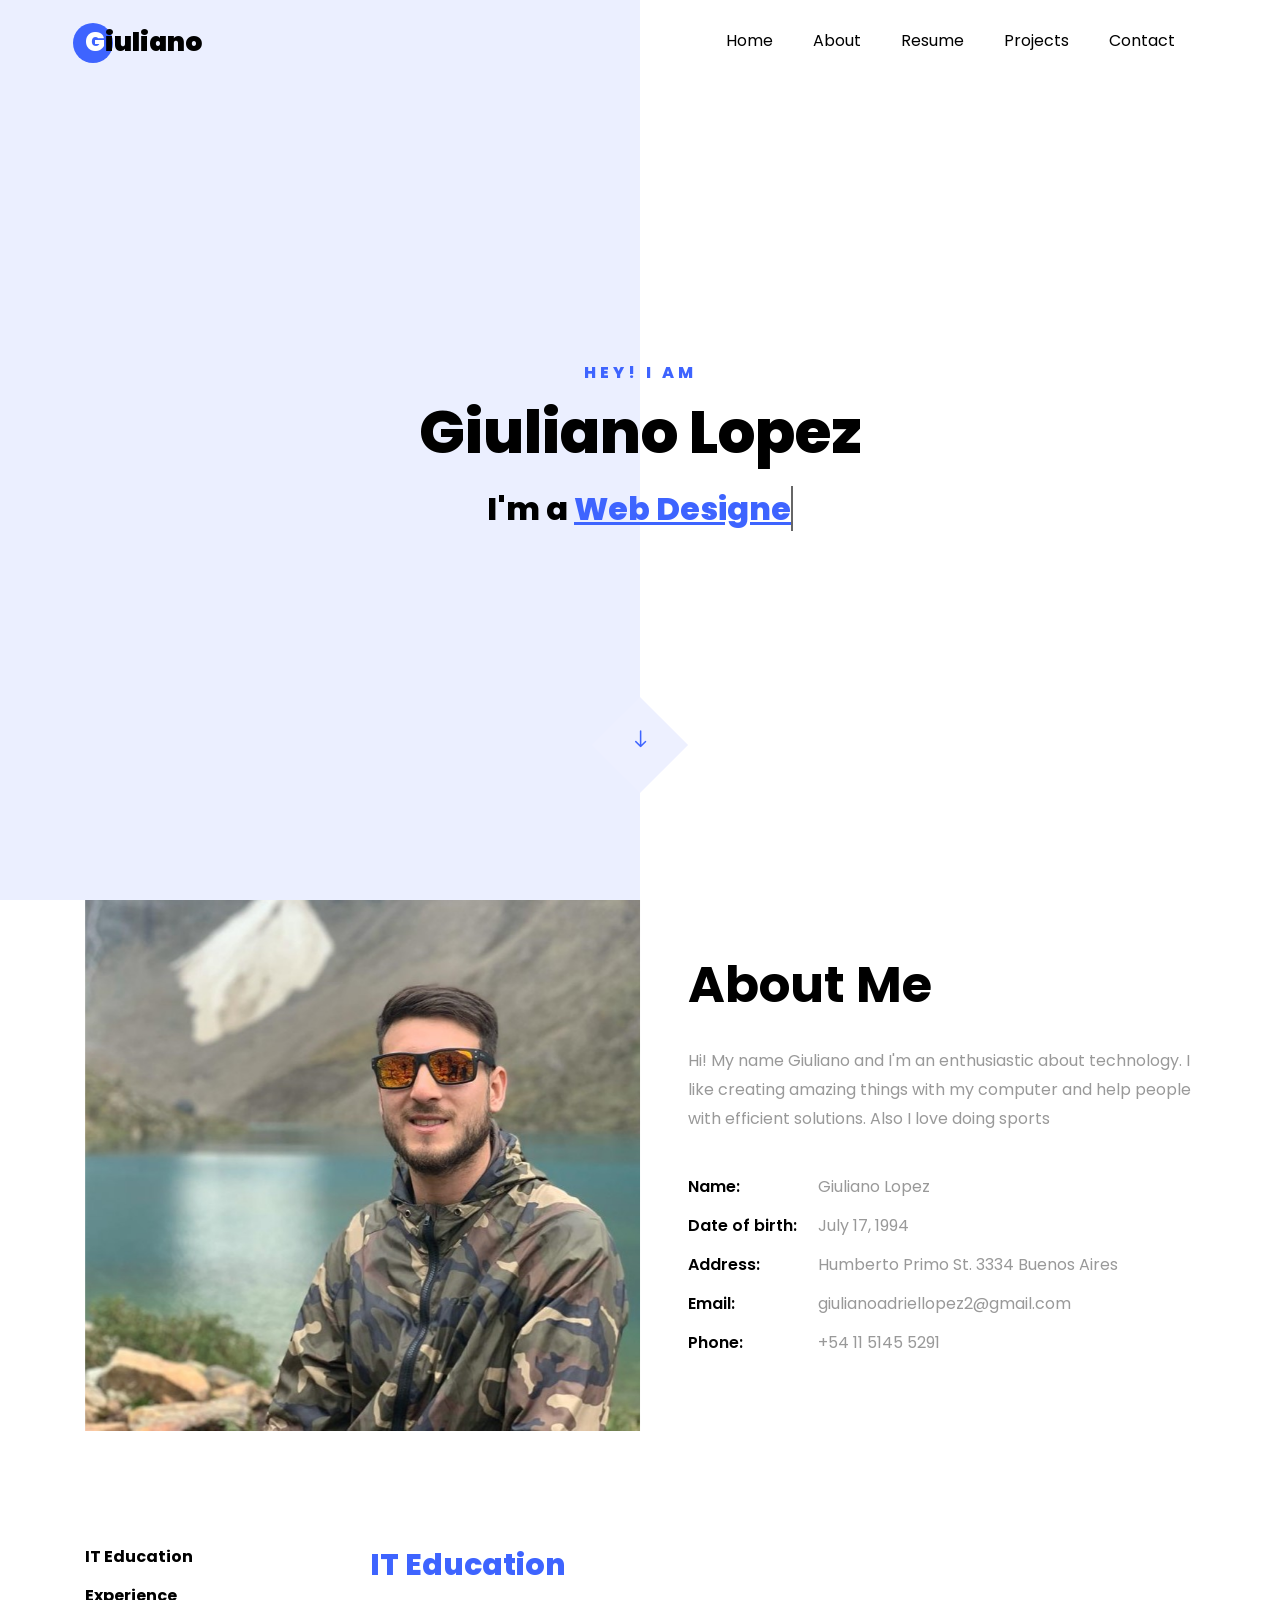
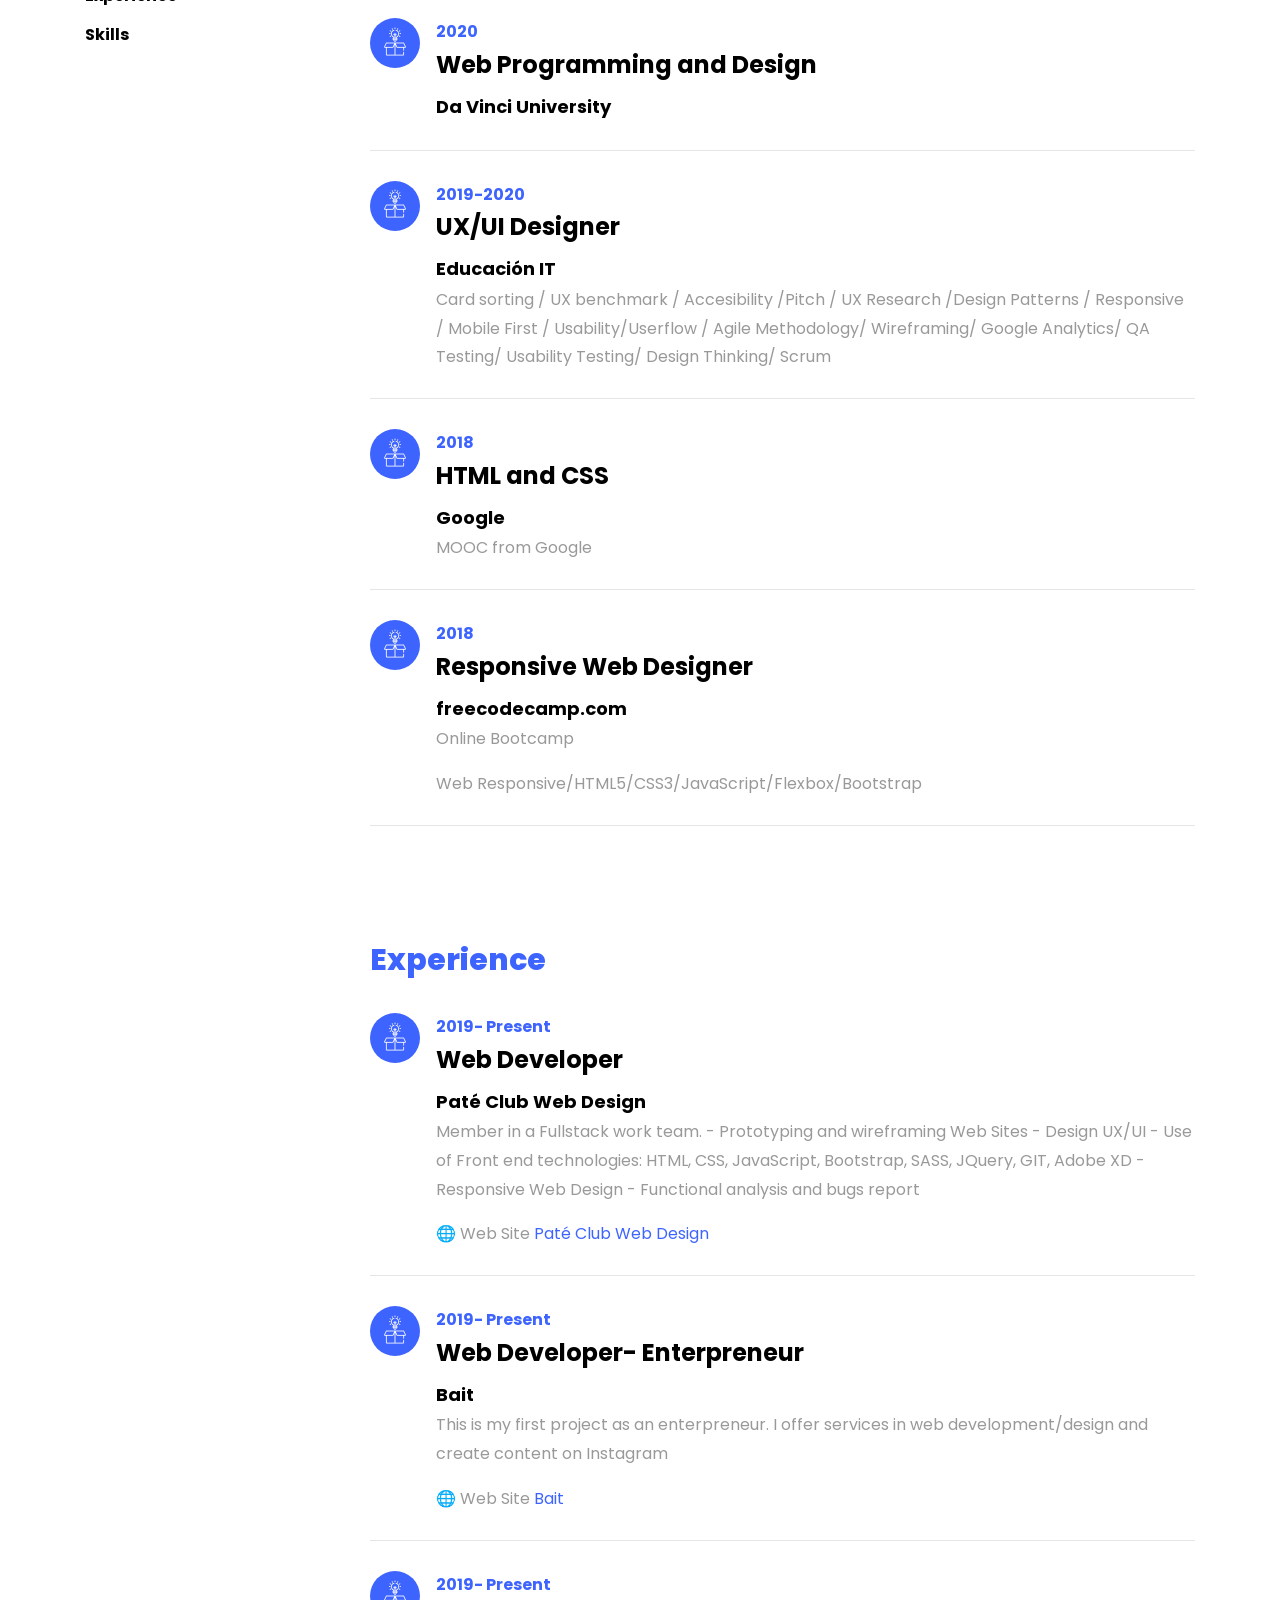
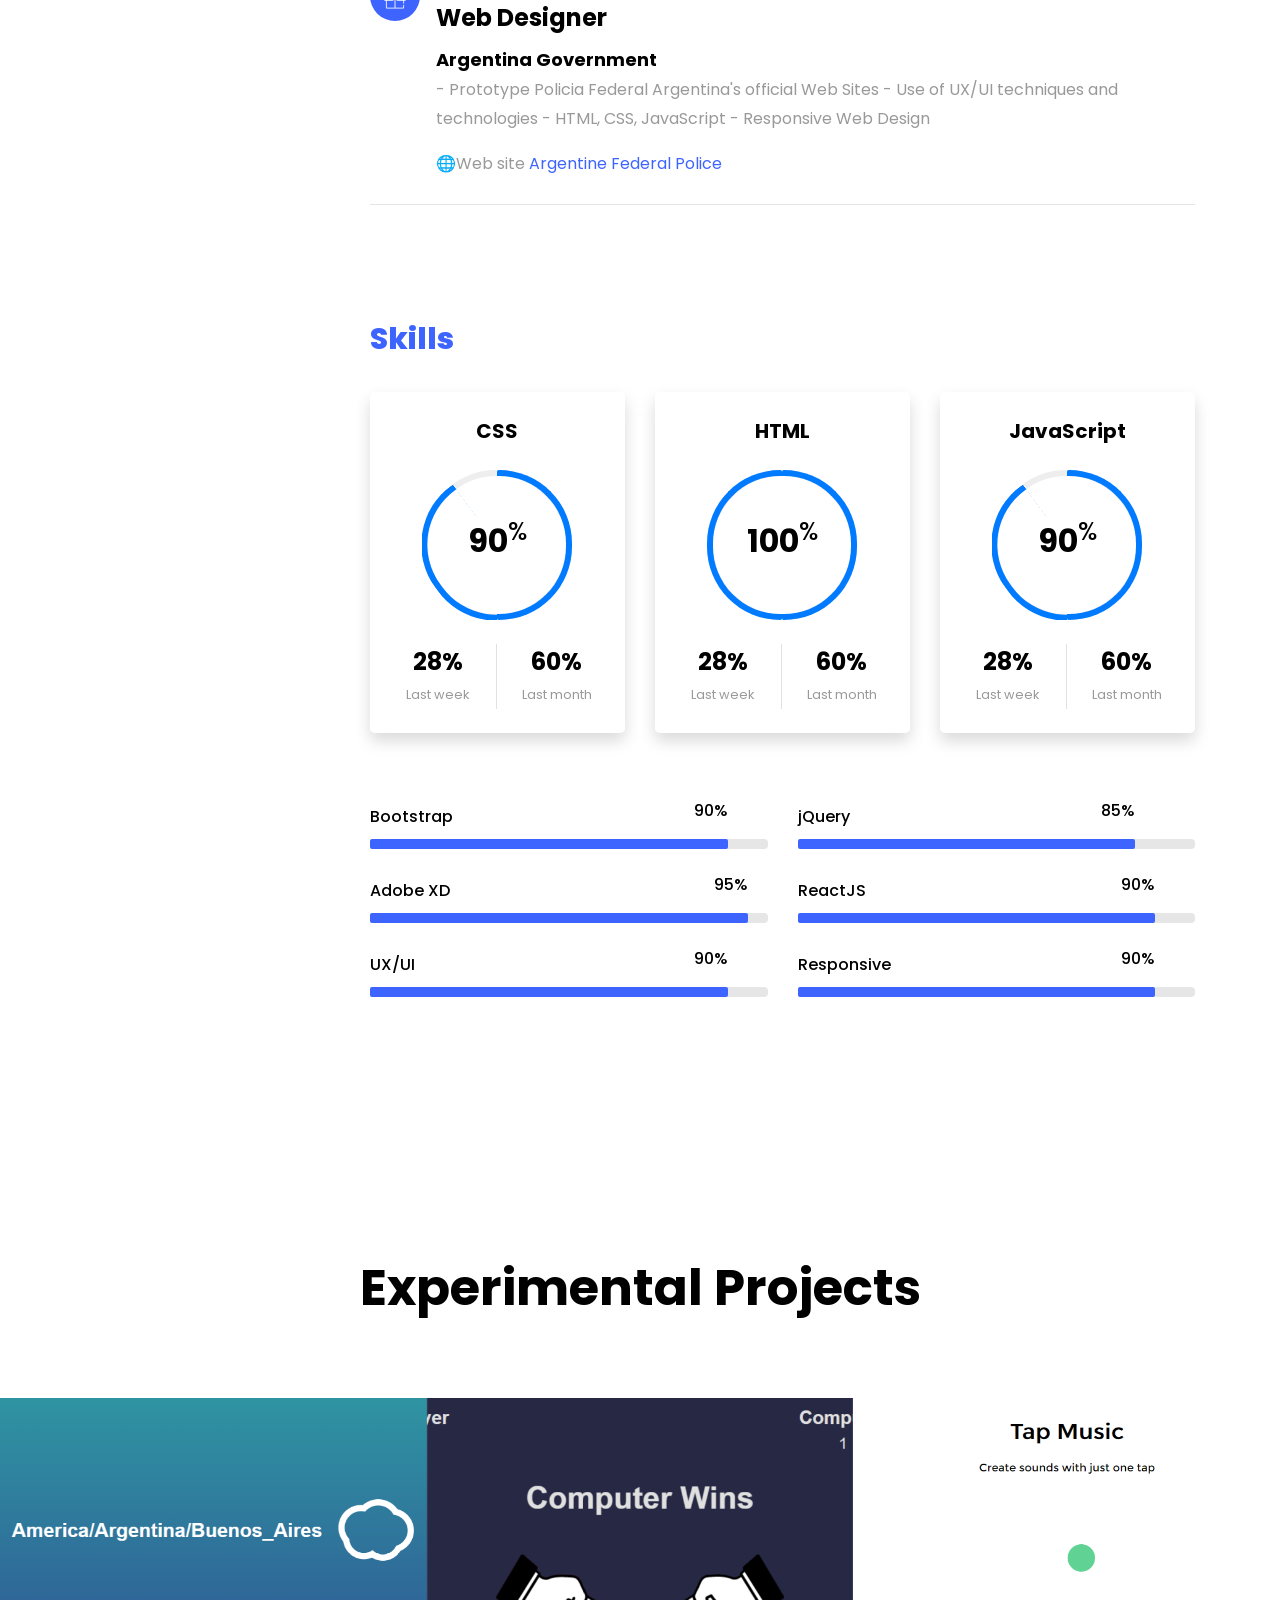
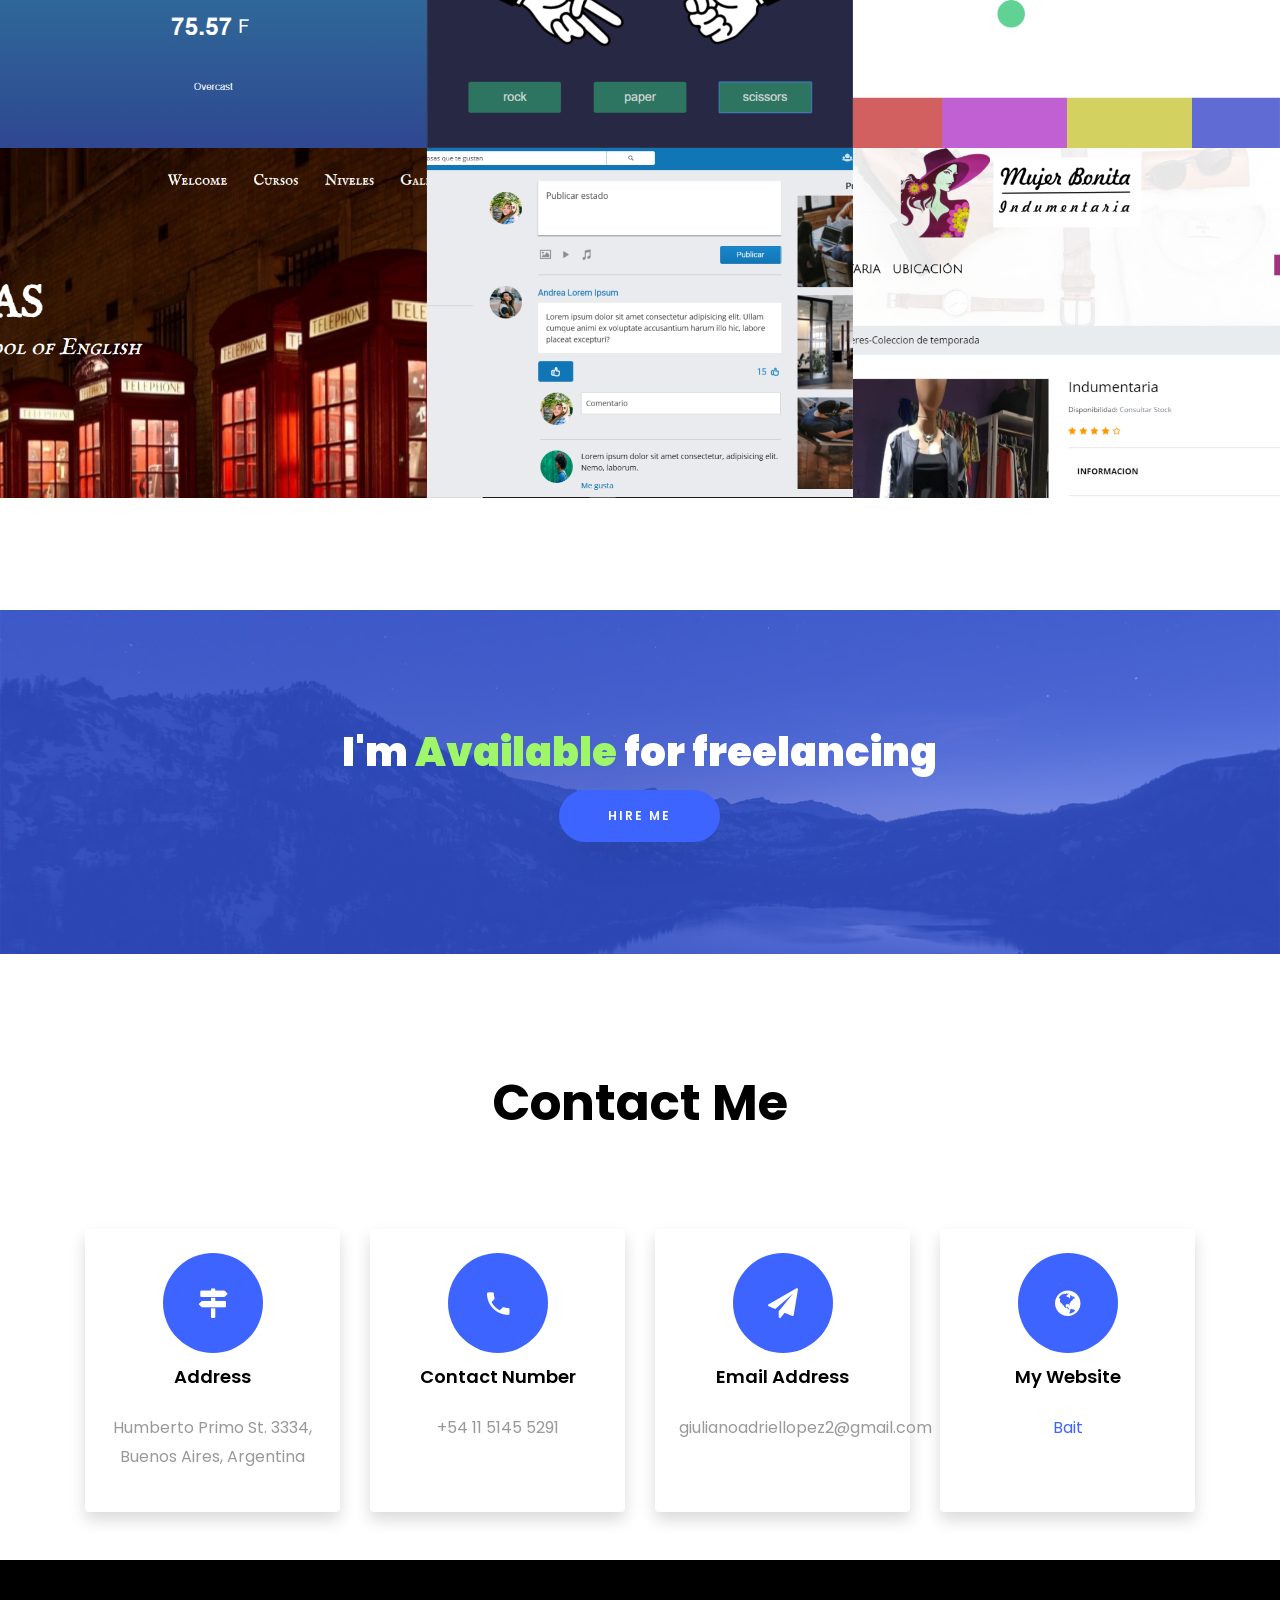
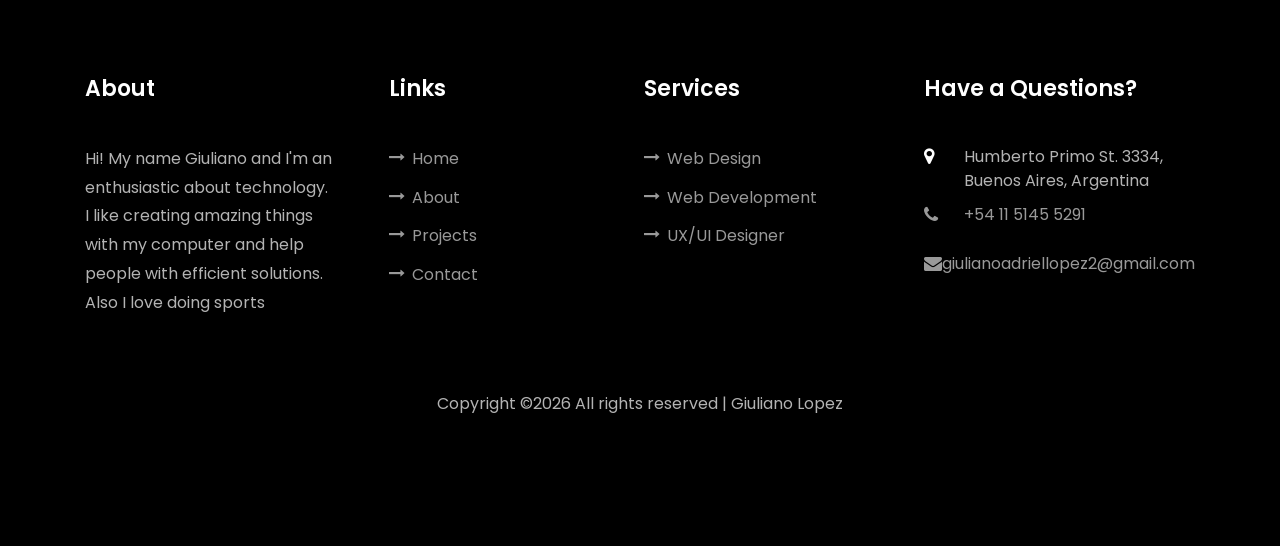
==== index.html @ 9f9ced24 "creamos" ====
<!DOCTYPE html>
<html lang="en">
  <head>
    <title>Giuliano Lopez Portfolio</title>
    <meta charset="utf-8">
    <meta name="viewport" content="width=device-width, initial-scale=1, shrink-to-fit=no">
    
    <link href="https://fonts.googleapis.com/css?family=Poppins:100,200,300,400,500,600,700,800,900" rel="stylesheet">

    <link rel="stylesheet" href="css/open-iconic-bootstrap.min.css">
    <link rel="stylesheet" href="css/animate.css">
    
    <link rel="stylesheet" href="css/owl.carousel.min.css">
    <link rel="stylesheet" href="css/owl.theme.default.min.css">
    <link rel="stylesheet" href="css/magnific-popup.css">

    <link rel="stylesheet" href="css/aos.css">

    <link rel="stylesheet" href="css/ionicons.min.css">
    
    <link rel="stylesheet" href="css/flaticon.css">
    <link rel="stylesheet" href="css/icomoon.css">
    <link rel="stylesheet" href="css/style.css">
  </head>
  <body data-spy="scroll" data-target=".site-navbar-target" data-offset="300">
	  
	  
    <nav class="navbar navbar-expand-lg navbar-dark ftco_navbar ftco-navbar-light site-navbar-target" id="ftco-navbar">
	    <div class="container">
	      <a class="navbar-brand" href="index.html"><span>G</span>iuliano</a>
	      <button class="navbar-toggler js-fh5co-nav-toggle fh5co-nav-toggle" type="button" data-toggle="collapse" data-target="#ftco-nav" aria-controls="ftco-nav" aria-expanded="false" aria-label="Toggle navigation">
	        <span class="oi oi-menu"></span> Menu
	      </button>

	      <div class="collapse navbar-collapse" id="ftco-nav">
	        <ul class="navbar-nav nav ml-auto">
	          <li class="nav-item"><a href="#home-section" class="nav-link"><span>Home</span></a></li>
	          <li class="nav-item"><a href="#about-section" class="nav-link"><span>About</span></a></li>
	          <li class="nav-item"><a href="#resume-section" class="nav-link"><span>Resume</span></a></li>
	          <li class="nav-item"><a href="#projects-section" class="nav-link"><span>Projects</span></a></li>
	          <li class="nav-item"><a href="#contact-section" class="nav-link"><span>Contact</span></a></li>
	        </ul>
	      </div>
	    </div>
	  </nav>
	  <section class="hero-wrap js-fullheight">
      <div class="overlay"></div>
      <div class="container">
        <div class="row no-gutters slider-text js-fullheight justify-content-center align-items-center">
          <div class="col-lg-8 col-md-6 ftco-animate d-flex align-items-center">
          	<div class="text text-center">
          		<span class="subheading">Hey! I am</span>
		  				<h1>Giuliano Lopez</h1>
			  				<h2>I'm a 
								  <span
								     class="txt-rotate"
								     data-period="2000"
								     data-rotate='[ "Web Designer.", "Web Developer." ]'></span>
								</h2>
							</div>
            </div>
          </div>
        </div>
      </div>
      <div class="mouse">
				<a href="#" class="mouse-icon">
					<div class="mouse-wheel"><span class="ion-ios-arrow-round-down"></span></div>
				</a>
			</div>
    </section>

    <section class="ftco-about img ftco-section ftco-no-pt ftco-no-pb" id="about-section">
    	<div class="container">
    		<div class="row d-flex no-gutters">
    			<div class="col-md-6 col-lg-6 d-flex">
    				<div class="img-about img d-flex align-items-stretch">
    					<div class="overlay"></div>
	    				<div class="img d-flex align-self-stretch align-items-center" style="background-image:url(images/foto.jpg);">
	    				</div>
    				</div>
    			</div>
    			<div class="col-md-6 col-lg-6 pl-md-5 py-5">
    				<div class="row justify-content-start pb-3">
		          <div class="col-md-12 heading-section ftco-animate">
		          	<h1 class="big">About</h1>
		            <h2 class="mb-4">About Me</h2>
		            <p>Hi! My name Giuliano and I'm an enthusiastic about technology. I like creating amazing things with my computer and help people with efficient solutions. Also I love doing sports  </p>
		            <ul class="about-info mt-4 px-md-0 px-2">
		            	<li class="d-flex"><span>Name:</span> <span>Giuliano Lopez</span></li>
		            	<li class="d-flex"><span>Date of birth:</span> <span>July 17, 1994</span></li>
		            	<li class="d-flex"><span>Address:</span> <span>Humberto Primo St. 3334 Buenos Aires</span></li>
		            	<li class="d-flex"><span>Email:</span> <span>giulianoadriellopez2@gmail.com</span></li>
		            	<li class="d-flex"><span>Phone: </span> <span>+54 11 5145 5291</span></li>
		            </ul>
		          </div>
		        </div>
	        </div>
        </div>
    	</div>
    </section>

    <section class="ftco-section ftco-no-pb goto-here" id="resume-section">
    	<div class="container">
    		<div class="row">
    			<div class="col-md-3">
				    <nav id="navi">
					    <ul>
					      <li><a href="#page-1">IT Education</a></li>
					      <li><a href="#page-2">Experience</a></li>
					      <li><a href="#page-3">Skills</a></li>
					    </ul>
					  </nav>
					</div>
					<div class="col-md-9">
					  <div id="page-1" class= "page one">
					  	<h2 class="heading">IT Education</h2>
					    <div class="resume-wrap d-flex ftco-animate">
					    	<div class="icon d-flex align-items-center justify-content-center">
					    		<span class="flaticon-ideas"></span>
					    	</div>
							<div class="text pl-3">
		    					<span class="date">2020</span>
		    					<h2>Web Programming and Design</h2>
		    					<span class="position">Da Vinci University</span>
		    					<p></p>
		    				</div>
	    				</div>
	    				<div class="resume-wrap d-flex ftco-animate">
	    					<div class="icon d-flex align-items-center justify-content-center">
					    		<span class="flaticon-ideas"></span>
							</div>
							<div class="text pl-3">
		    					<span class="date">2019-2020</span>
		    					<h2>UX/UI Designer</h2>
		    					<span class="position">Educación IT</span>
		    					<p>Card sorting / UX benchmark / Accesibility /Pitch / UX Research /Design Patterns / Responsive / Mobile First / Usability/Userflow / Agile Methodology/ Wireframing/ Google Analytics/ QA Testing/ Usability Testing/ Design Thinking/ Scrum</p>
							</div>
	    				</div>
	    				<div class="resume-wrap d-flex ftco-animate">
	    					<div class="icon d-flex align-items-center justify-content-center">
					    		<span class="flaticon-ideas"></span>
					    	</div>
					    	<div class="text pl-3">
		    					<span class="date">2018</span>
		    					<h2>HTML and CSS</h2>
		    					<span class="position">Google</span>
		    					<p>MOOC from Google</p>
		    				</div>
	    				</div>
	    				<div class="resume-wrap d-flex ftco-animate">
	    					<div class="icon d-flex align-items-center justify-content-center">
					    		<span class="flaticon-ideas"></span>
					    	</div>
					    	<div class="text pl-3">
		    					<span class="date">2018</span>
		    					<h2>Responsive Web Designer</h2>
		    					<span class="position">freecodecamp.com</span>
								<p>Online Bootcamp </p>
								<p>Web Responsive/HTML5/CSS3/JavaScript/Flexbox/Bootstrap</p>
		    				</div>
	    				</div>
					  </div>

					  <div id="page-2" class= "page two">
					  	<h2 class="heading">Experience</h2>
					    <div class="resume-wrap d-flex ftco-animate">
					    	<div class="icon d-flex align-items-center justify-content-center">
					    		<span class="flaticon-ideas"></span>
					    	</div>
					    	<div class="text pl-3">
		    					<span class="date">2019- Present</span>
		    					<h2>Web Developer</h2>
		    					<span class="position">Paté Club Web Design</span>
		    					<p>Member in a Fullstack work team.
									- Prototyping and wireframing Web Sites
									- Design UX/UI
									- Use of Front end technologies: HTML, CSS, JavaScript, Bootstrap, SASS, JQuery, GIT, Adobe XD
									- Responsive Web Design
									- Functional analysis and bugs report
									<p>
									🌐 Web Site
									<a href="https://www.patewebdesign.com/">Paté Club Web Design</a>
									</p>
									
								</p>
		    				</div>
	    				</div>
	    				<div class="resume-wrap d-flex ftco-animate">
	    					<div class="icon d-flex align-items-center justify-content-center">
					    		<span class="flaticon-ideas"></span>
					    	</div>
					    	<div class="text pl-3">
		    					<span class="date">2019- Present</span>
		    					<h2>Web Developer- Enterpreneur</h2>
		    					<span class="position">Bait</span>
								<p>This is my first project as an enterpreneur. I offer services in web development/design and create content on Instagram</p>
								<p>
									🌐 Web Site
									<a href="https://www.baitweb.online/">Bait</a>
								</p>
		    				</div>
	    				</div>
	    				<div class="resume-wrap d-flex ftco-animate">
	    					<div class="icon d-flex align-items-center justify-content-center">
					    		<span class="flaticon-ideas"></span>
					    	</div>
					    	<div class="text pl-3">
		    					<span class="date">2019- Present</span>
		    					<h2>Web Designer</h2>
		    					<span class="position">Argentina Government</span>
		    					<p>
									- Prototype Policia Federal Argentina's official Web Sites
									- Use of UX/UI techniques and technologies
									- HTML, CSS, JavaScript
									- Responsive Web Design
								</p>	
									<p> 🌐Web site 
									<a href="https://www.argentina.gob.ar/policia-federal-argentina">Argentine Federal Police</a>
								    </p>
		    				</div>
	    				</div>
	    				
					  </div>
					  <div id="page-3" class= "page three">
					  	<h2 class="heading">Skills</h2>
					  	<div class="row progress-circle mb-5">
					  		<div class="col-lg-4 mb-4">
						      <div class="bg-white rounded-lg shadow p-4">
						        <h2 class="h5 font-weight-bold text-center mb-4">CSS</h2>

						        <!-- Progress bar 1 -->
						        <div class="progress mx-auto" data-value='90'>
						          <span class="progress-left">
                        <span class="progress-bar border-primary"></span>
						          </span>
						          <span class="progress-right">
                        <span class="progress-bar border-primary"></span>
						          </span>
						          <div class="progress-value w-100 h-100 rounded-circle d-flex align-items-center justify-content-center">
						            <div class="h2 font-weight-bold">90<sup class="small">%</sup></div>
						          </div>
						        </div>
						        <!-- END -->

						        <!-- Demo info -->
						        <div class="row text-center mt-4">
						          <div class="col-6 border-right">
						            <div class="h4 font-weight-bold mb-0">28%</div><span class="small text-gray">Last week</span>
						          </div>
						          <div class="col-6">
						            <div class="h4 font-weight-bold mb-0">60%</div><span class="small text-gray">Last month</span>
						          </div>
						        </div>
						        <!-- END -->
						      </div>
						    </div>

						    <div class="col-lg-4 mb-4">
						      <div class="bg-white rounded-lg shadow p-4">
						        <h2 class="h5 font-weight-bold text-center mb-4">HTML</h2>

						        <!-- Progress bar 1 -->
						        <div class="progress mx-auto" data-value='100'>
						          <span class="progress-left">
                        <span class="progress-bar border-primary"></span>
						          </span>
						          <span class="progress-right">
                        <span class="progress-bar border-primary"></span>
						          </span>
						          <div class="progress-value w-100 h-100 rounded-circle d-flex align-items-center justify-content-center">
						            <div class="h2 font-weight-bold">100<sup class="small">%</sup></div>
						          </div>
						        </div>
						        <!-- END -->

						        <!-- Demo info -->
						        <div class="row text-center mt-4">
						          <div class="col-6 border-right">
						            <div class="h4 font-weight-bold mb-0">28%</div><span class="small text-gray">Last week</span>
						          </div>
						          <div class="col-6">
						            <div class="h4 font-weight-bold mb-0">60%</div><span class="small text-gray">Last month</span>
						          </div>
						        </div>
						        <!-- END -->
						      </div>
						    </div>

						    <div class="col-lg-4 mb-4">
						      <div class="bg-white rounded-lg shadow p-4">
						        <h2 class="h5 font-weight-bold text-center mb-4">JavaScript</h2>

						        <!-- Progress bar 1 -->
						        <div class="progress mx-auto" data-value='90'>
						          <span class="progress-left">
                        <span class="progress-bar border-primary"></span>
						          </span>
						          <span class="progress-right">
                        <span class="progress-bar border-primary"></span>
						          </span>
						          <div class="progress-value w-100 h-100 rounded-circle d-flex align-items-center justify-content-center">
						            <div class="h2 font-weight-bold">90<sup class="small">%</sup></div>
						          </div>
						        </div>
						        <!-- END -->

						        <!-- Demo info -->
						        <div class="row text-center mt-4">
						          <div class="col-6 border-right">
						            <div class="h4 font-weight-bold mb-0">28%</div><span class="small text-gray">Last week</span>
						          </div>
						          <div class="col-6">
						            <div class="h4 font-weight-bold mb-0">60%</div><span class="small text-gray">Last month</span>
						          </div>
						        </div>
						        <!-- END -->
						      </div>
						    </div>
					  	</div>
					  	<div class="row">
					  		<div class="col-md-6 animate-box">
									<div class="progress-wrap ftco-animate">
										<h3>Bootstrap</h3>
										<div class="progress">
										 	<div class="progress-bar color-1" role="progressbar" aria-valuenow="90"
										  	aria-valuemin="0" aria-valuemax="100" style="width:90%">
										    <span>90%</span>
										  	</div>
										</div>
									</div>
								</div>
								<div class="col-md-6 animate-box">
									<div class="progress-wrap ftco-animate">
										<h3>jQuery</h3>
										<div class="progress">
										 	<div class="progress-bar color-2" role="progressbar" aria-valuenow="85"
										  	aria-valuemin="0" aria-valuemax="100" style="width:85%">
										    <span>85%</span>
										  	</div>
										</div>
									</div>
								</div>
								<div class="col-md-6 animate-box">
									<div class="progress-wrap ftco-animate">
										<h3>Adobe XD</h3>
										<div class="progress">
										 	<div class="progress-bar color-3" role="progressbar" aria-valuenow="95"
										  	aria-valuemin="0" aria-valuemax="100" style="width:95%">
										    <span>95%</span>
										  	</div>
										</div>
									</div>
								</div>
								<div class="col-md-6 animate-box">
									<div class="progress-wrap ftco-animate">
										<h3>ReactJS</h3>
										<div class="progress">
										 	<div class="progress-bar color-4" role="progressbar" aria-valuenow="90"
										  	aria-valuemin="0" aria-valuemax="100" style="width:90%">
										    <span>90%</span>
										  	</div>
										</div>
									</div>
								</div>
								<div class="col-md-6 animate-box">
									<div class="progress-wrap ftco-animate">
										<h3>UX/UI</h3>
										<div class="progress">
										 	<div class="progress-bar color-5" role="progressbar" aria-valuenow="90"
										  	aria-valuemin="0" aria-valuemax="100" style="width:90%">
										    <span>90%</span>
										  	</div>
										</div>
									</div>
								</div>
								<div class="col-md-6 animate-box">
									<div class="progress-wrap ftco-animate">
										<h3>Responsive</h3>
										<div class="progress">
										 	<div class="progress-bar color-6" role="progressbar" aria-valuenow="90"
										  	aria-valuemin="0" aria-valuemax="100" style="width:90%">
										    <span>90%</span>
										  	</div>
										</div>
									</div>
								</div>
					  	</div>
					  </div>
					  

					  </div>
					</div>
			  </div>
    	</div>
    </section>

    <section class="ftco-section ftco-project" id="projects-section">
    	<div class="container-fluid px-md-0">
    		<div class="row no-gutters justify-content-center pb-5">
          <div class="col-md-12 heading-section text-center ftco-animate">
          	<h1 class="big big-2">Projects</h1>
            <h2 class="mb-4">Experimental Projects</h2>
          </div>
        </div>
    		<div class="row no-gutters">
    			<div class="col-md-4">
    				<div class="project img ftco-animate d-flex justify-content-center align-items-center" style="background-image: url(images/weather.png);">
    					<div class="overlay"></div>
	    				<div class="text text-center p-4">
	    					<h3><a href="weather/index.html" target="_blank"  rel="noopener noreferrer">Weather App</a></h3>
	    					<span>Use of Apis</span>
	    				</div>
    				</div>
  				</div>
  				<div class="col-md-4">
    				<div class="project img ftco-animate d-flex justify-content-center align-items-center" style="background-image: url(images/videogame.jpg);">
    					<div class="overlay"></div>
	    				<div class="text text-center p-4">
	    					<h3><a href="papel/index.html" target="_blank"  rel="noopener noreferrer">Video Game</a></h3>
	    					<span>HTML5/CSS3/JavaScript/ECMAS6</span>
	    				</div>
    				</div>
  				</div>

    			<div class="col-md-4">
    				<div class="project img ftco-animate d-flex justify-content-center align-items-center" style="background-image: url(images/musicapp.png);">
    					<div class="overlay"></div>
	    				<div class="text text-center p-4">
	    					<h3><a href="music/index.html" target="_blank"  rel="noopener noreferrer">Music App</a></h3>
	    					<span>HTML5/CSS3/VainillaJs/Tone.js</span>
	    				</div>
    				</div>
    			</div>
    			<div class="col-md-4">
    				<div class="project img ftco-animate d-flex justify-content-center align-items-center" style="background-image: url(images/has.png);">
    					<div class="overlay"></div>
	    				<div class="text text-center p-4">
	    					<h3><a href="has/index.html" target="_blank"  rel="noopener noreferrer">HAS School of English</a></h3>
	    					<span>UX/UI</span>
	    				</div>
    				</div>
    			</div>
    			<div class="col-md-4">
    				<div class="project img ftco-animate d-flex justify-content-center align-items-center" style="background-image: url(images/facebook.png);">
    					<div class="overlay"></div>
	    				<div class="text text-center p-4">
	    					<h3><a href="facebook/index.html" target="_blank"  rel="noopener noreferrer">Facebook Style</a></h3>
	    					<span>Bootstrap 4</span>
	    				</div>
    				</div>
    			</div>
    			<div class="col-md-4">
    				<div class="project img ftco-animate d-flex justify-content-center align-items-center" style="background-image: url(images/mujer.png);">
    					<div class="overlay"></div>
	    				<div class="text text-center p-4">
	    					<h3><a href="mujer/index.html" target="_blank"  rel="noopener noreferrer">Mujer Bonita Store</a></h3>
	    					<span>HTML5/CSS3/JavaScript/JQuery/Bootstrap</span>
	    				</div>
    				</div>
    			</div>
    		</div>
    	</div>
    </section>

    <section class="ftco-section ftco-hireme img" style="background-image: url(images/bg_1.jpg)">
    	<div class="overlay"></div>
			<div class="container">
				<div class="row justify-content-center">
					<div class="col-md-7 ftco-animate text-center">
						<h2 >I'm <span>Available</span> for freelancing</h2>
						<p class="mb-0"><a href="#contact-section"  class="btn btn-primary py-3 px-5">Hire me</a></p>
					</div>
				</div>
			</div>
		</section>

    <section class="ftco-section contact-section ftco-no-pb" id="contact-section">
      <div class="container">
      	<div class="row justify-content-center mb-5 pb-3">
          <div class="col-md-7 heading-section text-center ftco-animate">
            <h1 class="big big-2">Contact</h1>
            <h2 class="mb-4">Contact Me</h2>
          </div>
        </div>

        <div class="row d-flex contact-info mb-5">
          <div class="col-md-6 col-lg-3 d-flex ftco-animate">
          	<div class="align-self-stretch box text-center p-4 shadow">
          		<div class="icon d-flex align-items-center justify-content-center">
          			<span class="icon-map-signs"></span>
          		</div>
          		<div>
	          		<h3 class="mb-4">Address</h3>
		            <p>Humberto Primo St. 3334, Buenos Aires, Argentina</p>
		          </div>
	          </div>
          </div>
          <div class="col-md-6 col-lg-3 d-flex ftco-animate">
          	<div class="align-self-stretch box text-center p-4 shadow">
          		<div class="icon d-flex align-items-center justify-content-center">
          			<span class="icon-phone2"></span>
          		</div>
          		<div>
					  <h3 class="mb-4">Contact Number</h3>
					  <p>+54 11 5145 5291</p>
	            </div>
	          </div>
          </div>
          <div class="col-md-6 col-lg-3 d-flex ftco-animate">
          	<div class="align-self-stretch box text-center p-4 shadow">
          		<div class="icon d-flex align-items-center justify-content-center">
          			<span class="icon-paper-plane"></span>
          		</div>
          		<div>
	          		<h3 class="mb-4">Email Address</h3>
		            <p>giulianoadriellopez2@gmail.com</p>
		          </div>
	          </div>
          </div>
          <div class="col-md-6 col-lg-3 d-flex ftco-animate">
          	<div class="align-self-stretch box text-center p-4 shadow">
          		<div class="icon d-flex align-items-center justify-content-center">
          			<span class="icon-globe"></span>
          		</div>
          		<div>
	          		<h3 class="mb-4">My Website</h3>
		            <p><a href="https://www.baitweb.online/" target="_blank" rel="noopener noreferrer">Bait</a></p>
	            </div>
	          </div>
          </div>
        </div>

      </div>
    </section>
		

    <footer class="ftco-footer ftco-section">
      <div class="container">
        <div class="row mb-5">
          <div class="col-md">
            <div class="ftco-footer-widget mb-4">
              <h2 class="ftco-heading-2">About</h2>
              <p>Hi! My name Giuliano and I'm an enthusiastic about technology. I like creating amazing things with my computer and help people with efficient solutions. Also I love doing sports</p>
            </div>
          </div>
          <div class="col-md">
            <div class="ftco-footer-widget mb-4 ml-md-4">
              <h2 class="ftco-heading-2">Links</h2>
              <ul class="list-unstyled">
                <li><a href="#"><span class="icon-long-arrow-right mr-2"></span>Home</a></li>
                <li><a href="#"><span class="icon-long-arrow-right mr-2"></span>About</a></li>
                <li><a href="#"><span class="icon-long-arrow-right mr-2"></span>Projects</a></li>
                <li><a href="#"><span class="icon-long-arrow-right mr-2"></span>Contact</a></li>
              </ul>
            </div>
          </div>
          <div class="col-md">
             <div class="ftco-footer-widget mb-4">
              <h2 class="ftco-heading-2">Services</h2>
              <ul class="list-unstyled">
                <li><a href="#"><span class="icon-long-arrow-right mr-2"></span>Web Design</a></li>
                <li><a href="#"><span class="icon-long-arrow-right mr-2"></span>Web Development</a></li>
                <li><a href="#"><span class="icon-long-arrow-right mr-2"></span>UX/UI Designer</a></li>
              </ul>
            </div>
          </div>
          <div class="col-md">
            <div class="ftco-footer-widget mb-4">
            	<h2 class="ftco-heading-2">Have a Questions?</h2>
            	<div class="block-23 mb-3">
	              <ul>
	                <li><span class="icon icon-map-marker"></span><span class="text">Humberto Primo St. 3334, Buenos Aires, Argentina</span></li>
	                <li><a href="#"><span class="icon icon-phone"></span><span class="text">+54 11 5145 5291</span></a></li>
	                <li><a href="#"><span class="icon icon-envelope"></span><span class="text"> giulianoadriellopez2@gmail.com</span></a></li>
	              </ul>
	            </div>
            </div>
          </div>
        </div>
        <div class="row">
          <div class="col-md-12 text-center">

            <p>
  Copyright &copy;<script>document.write(new Date().getFullYear());</script> All rights reserved | Giuliano Lopez </p>
          </div>
        </div>
      </div>
    </footer>
    
  

  <!-- loader -->
  <div id="ftco-loader" class="show fullscreen"><svg class="circular" width="48px" height="48px"><circle class="path-bg" cx="24" cy="24" r="22" fill="none" stroke-width="4" stroke="#eeeeee"/><circle class="path" cx="24" cy="24" r="22" fill="none" stroke-width="4" stroke-miterlimit="10" stroke="#F96D00"/></svg></div>


  <script src="js/jquery.min.js"></script>
  <script src="js/jquery-migrate-3.0.1.min.js"></script>
  <script src="js/popper.min.js"></script>
  <script src="js/bootstrap.min.js"></script>
  <script src="js/jquery.easing.1.3.js"></script>
  <script src="js/jquery.waypoints.min.js"></script>
  <script src="js/jquery.stellar.min.js"></script>
  <script src="js/owl.carousel.min.js"></script>
  <script src="js/jquery.magnific-popup.min.js"></script>
  <script src="js/aos.js"></script>
  <script src="js/jquery.animateNumber.min.js"></script>
  <script src="js/scrollax.min.js"></script>
  
  <script src="js/main.js"></script>
    
  </body>
</html>
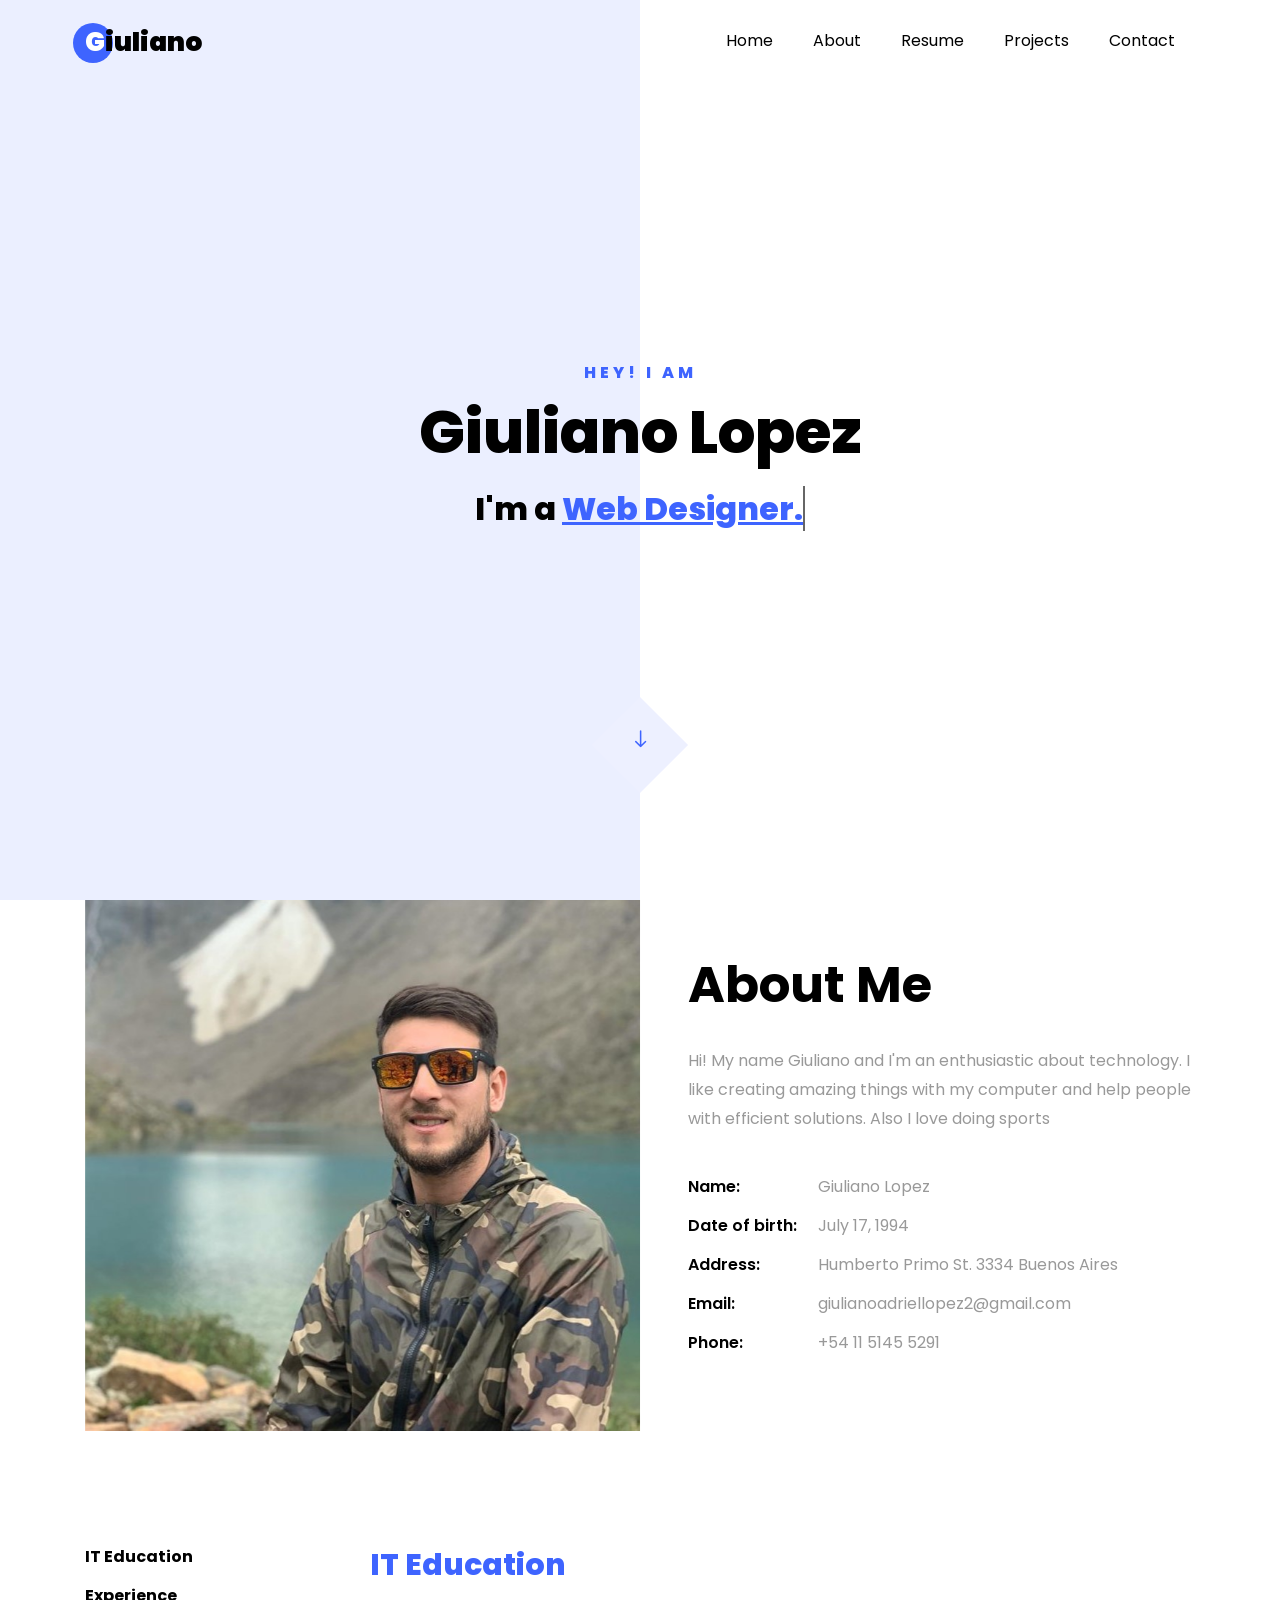
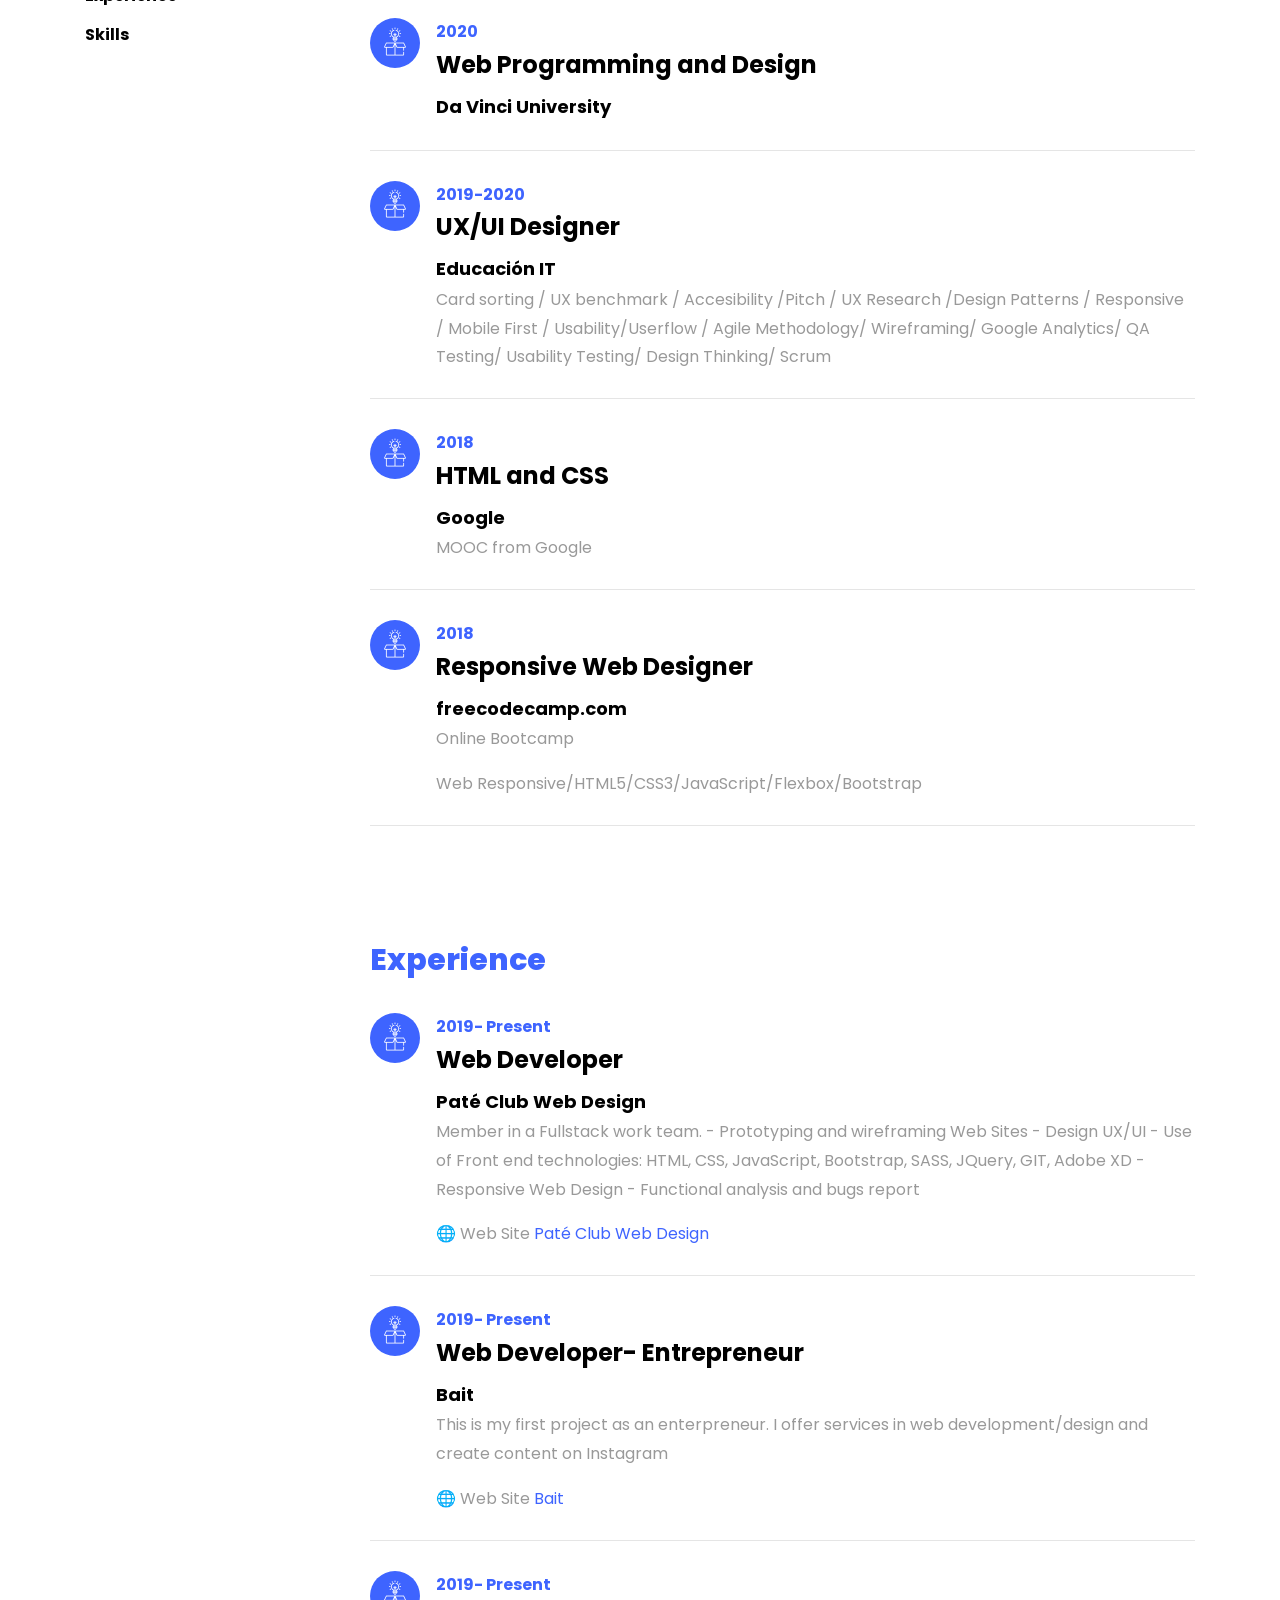
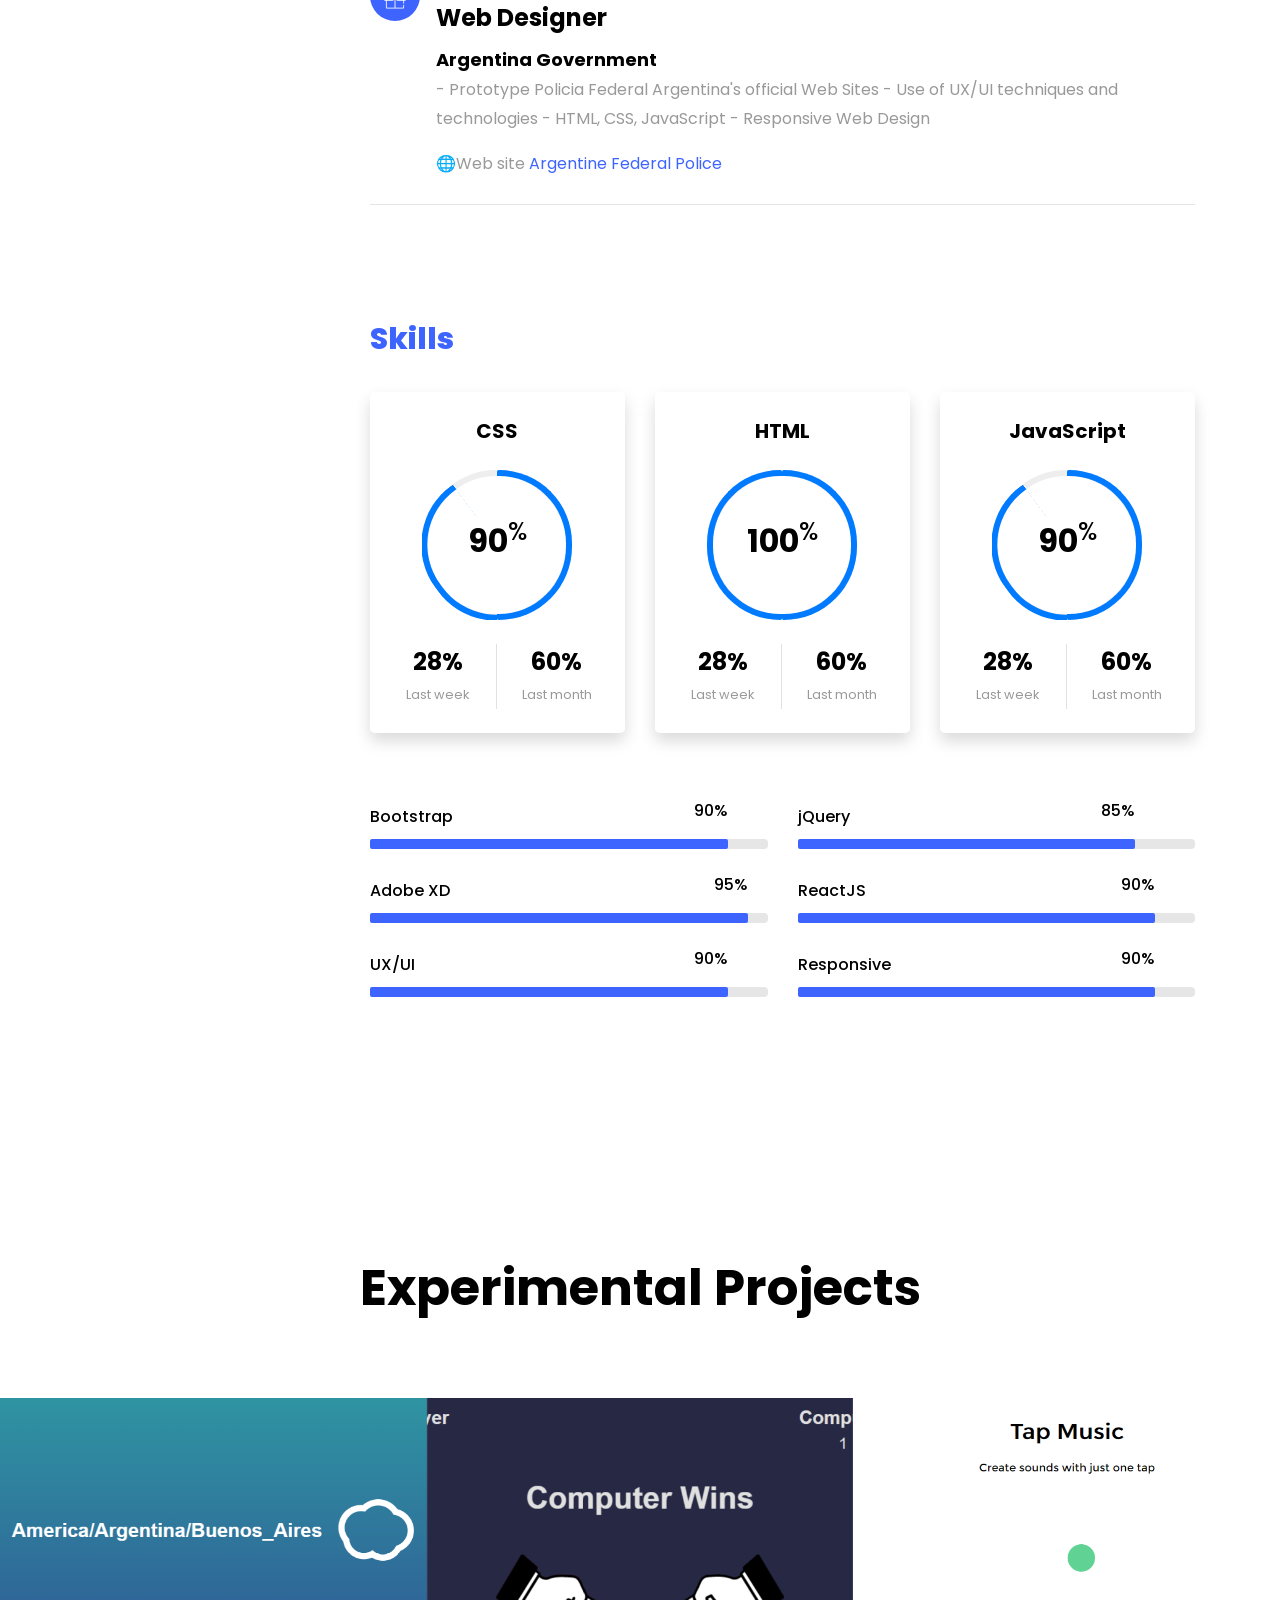
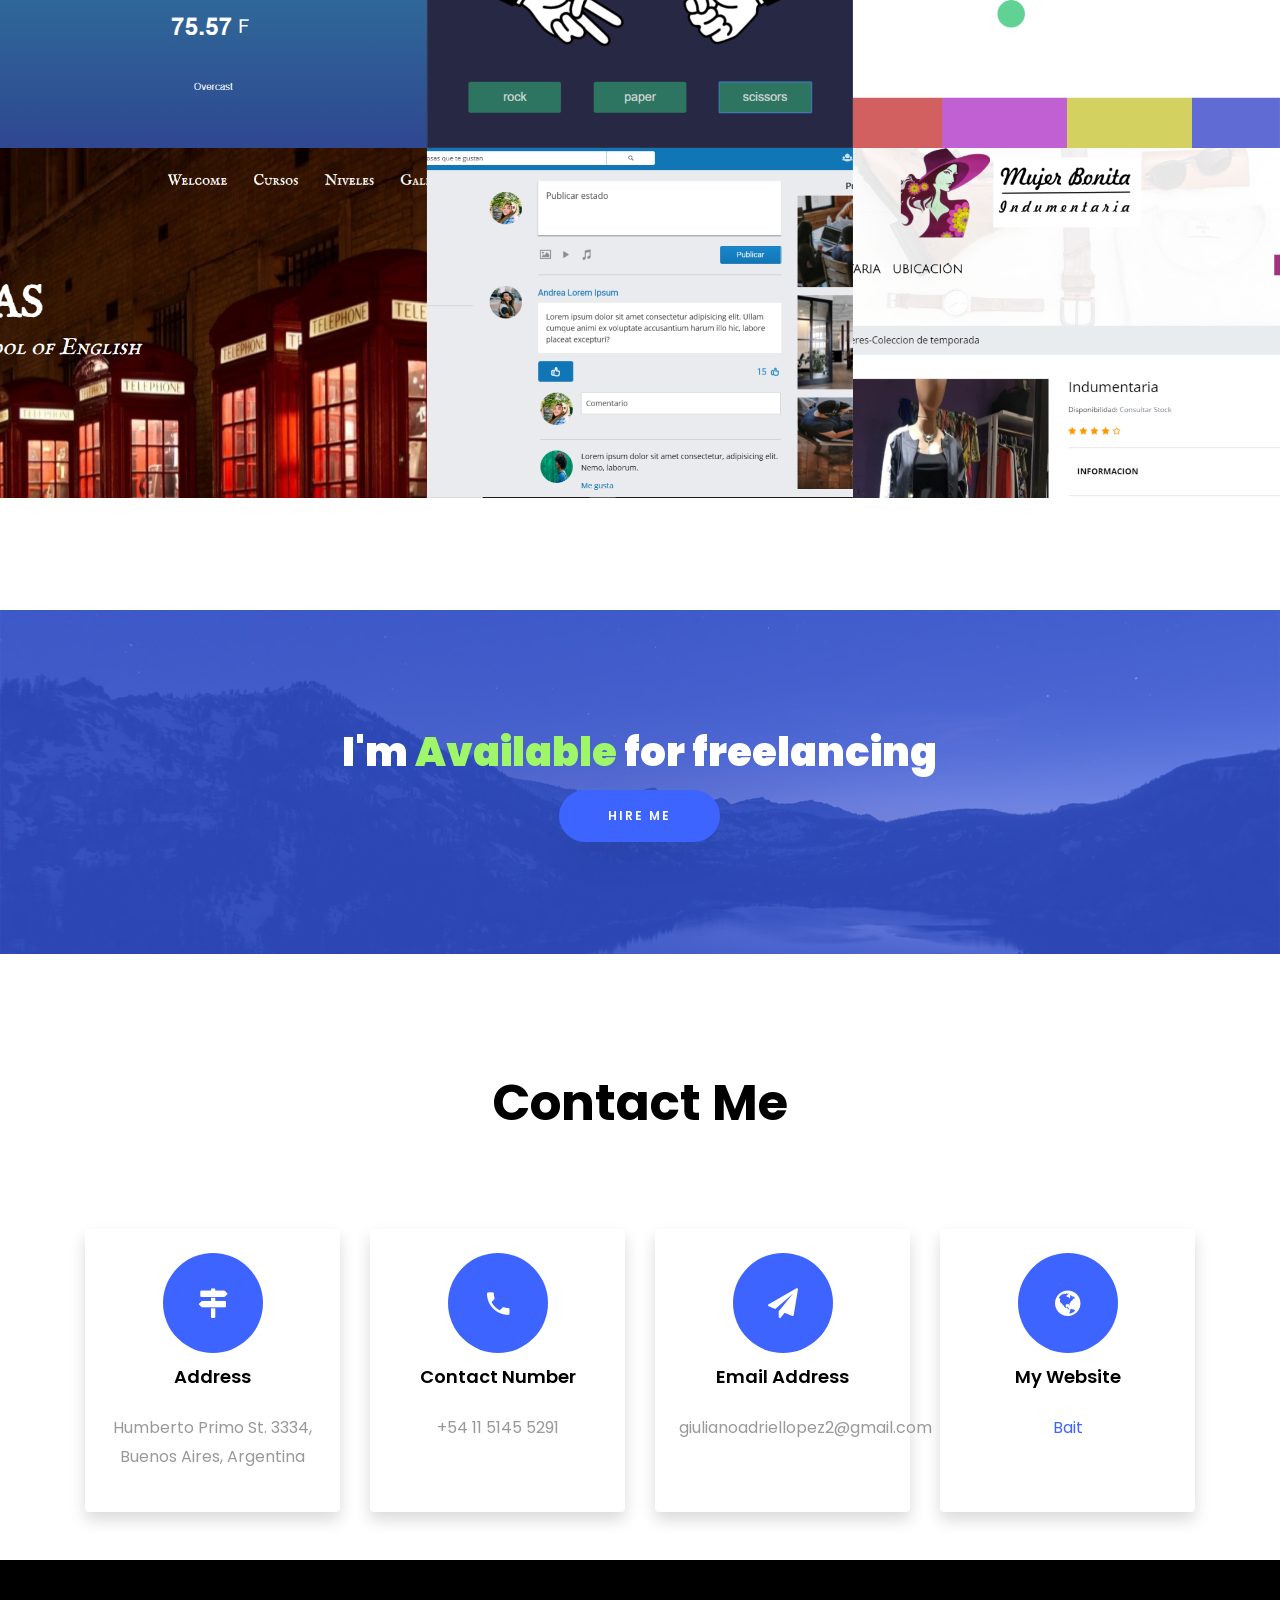
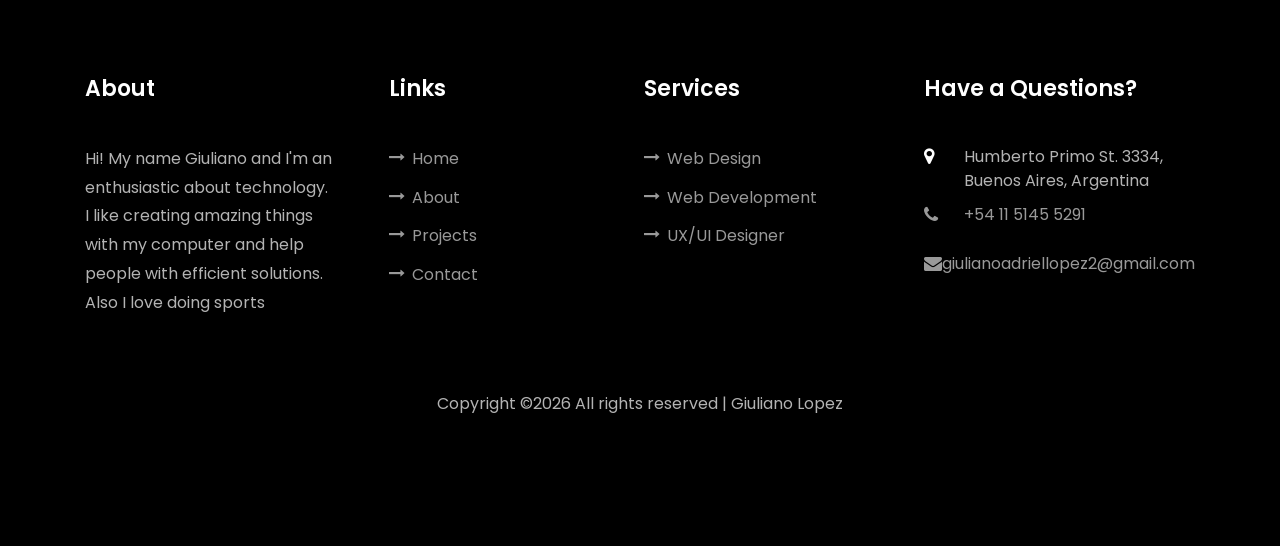
==== commit 810b5703: "nuevo" ====
--- a/index.html
+++ b/index.html
@@ -191,7 +191,7 @@
 					    	</div>
 					    	<div class="text pl-3">
 		    					<span class="date">2019- Present</span>
-		    					<h2>Web Developer- Enterpreneur</h2>
+		    					<h2>Web Developer- Entrepreneur</h2>
 		    					<span class="position">Bait</span>
 								<p>This is my first project as an enterpreneur. I offer services in web development/design and create content on Instagram</p>
 								<p>
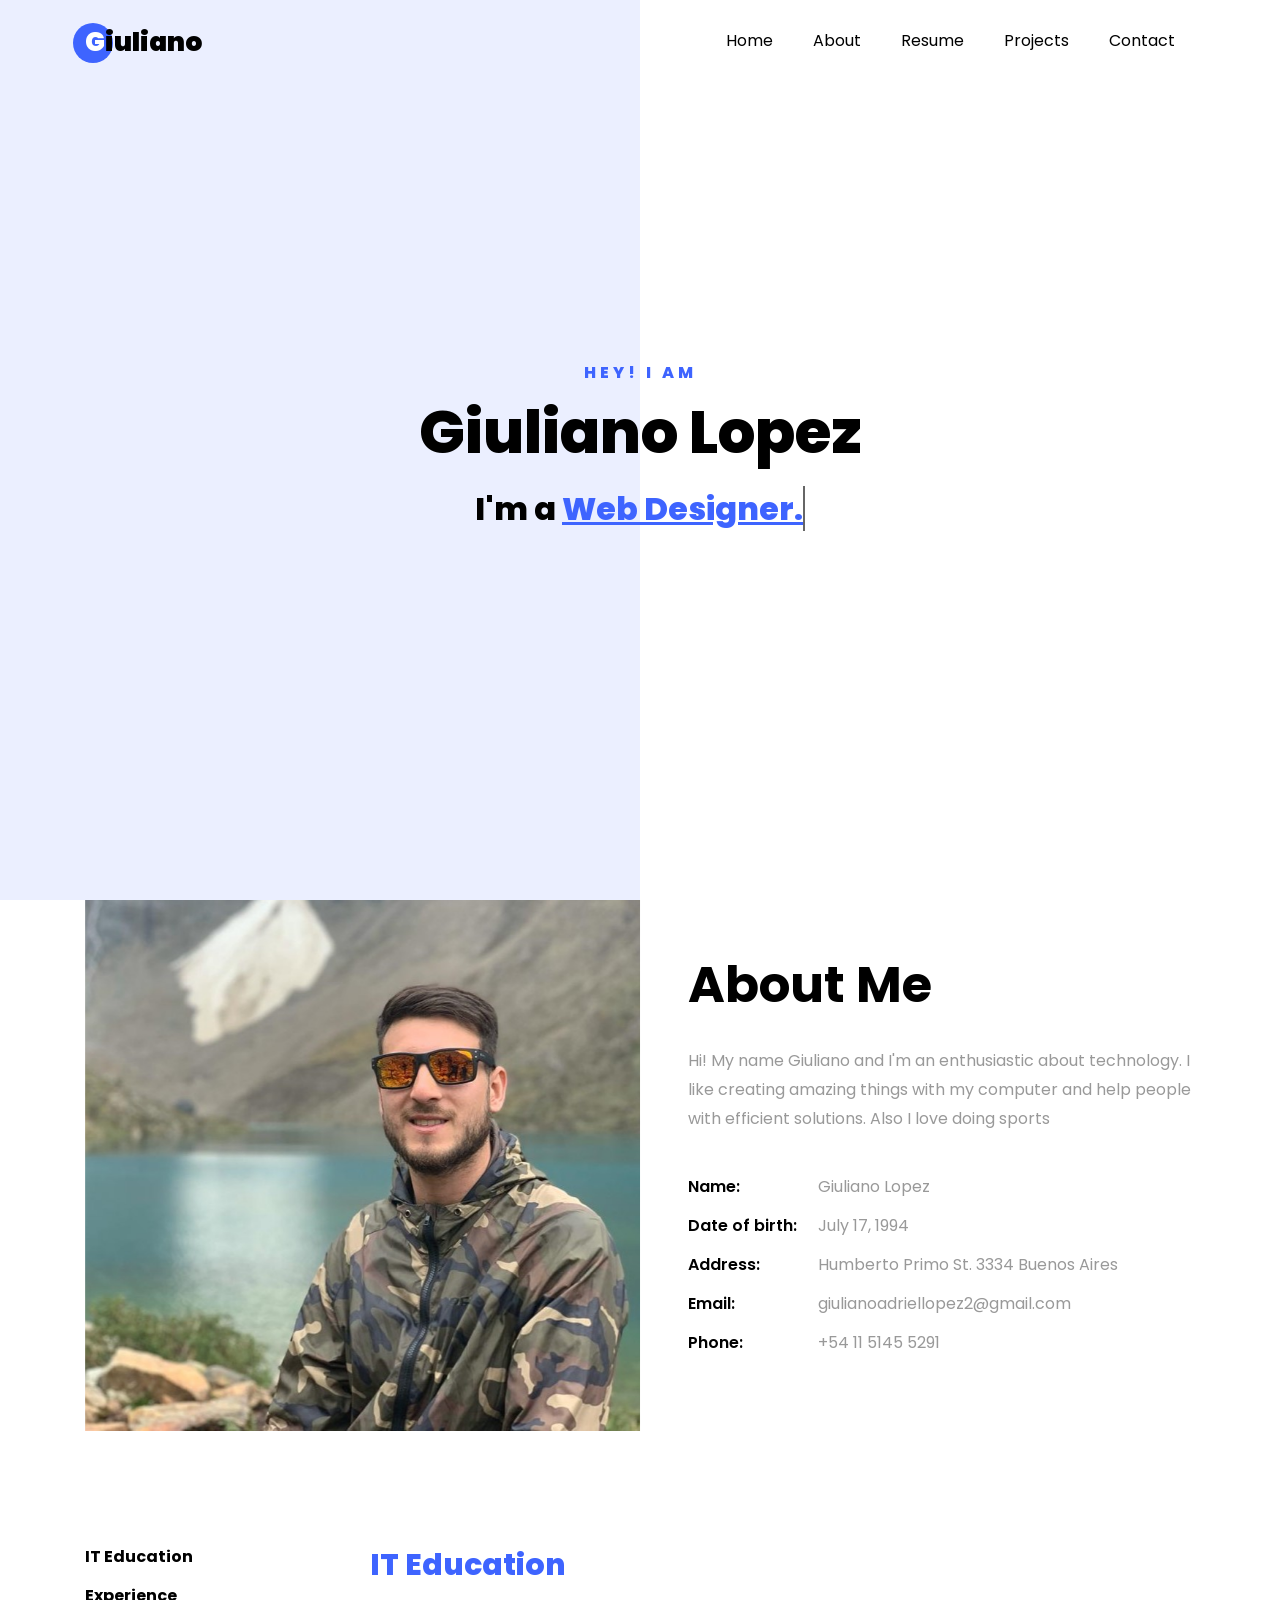
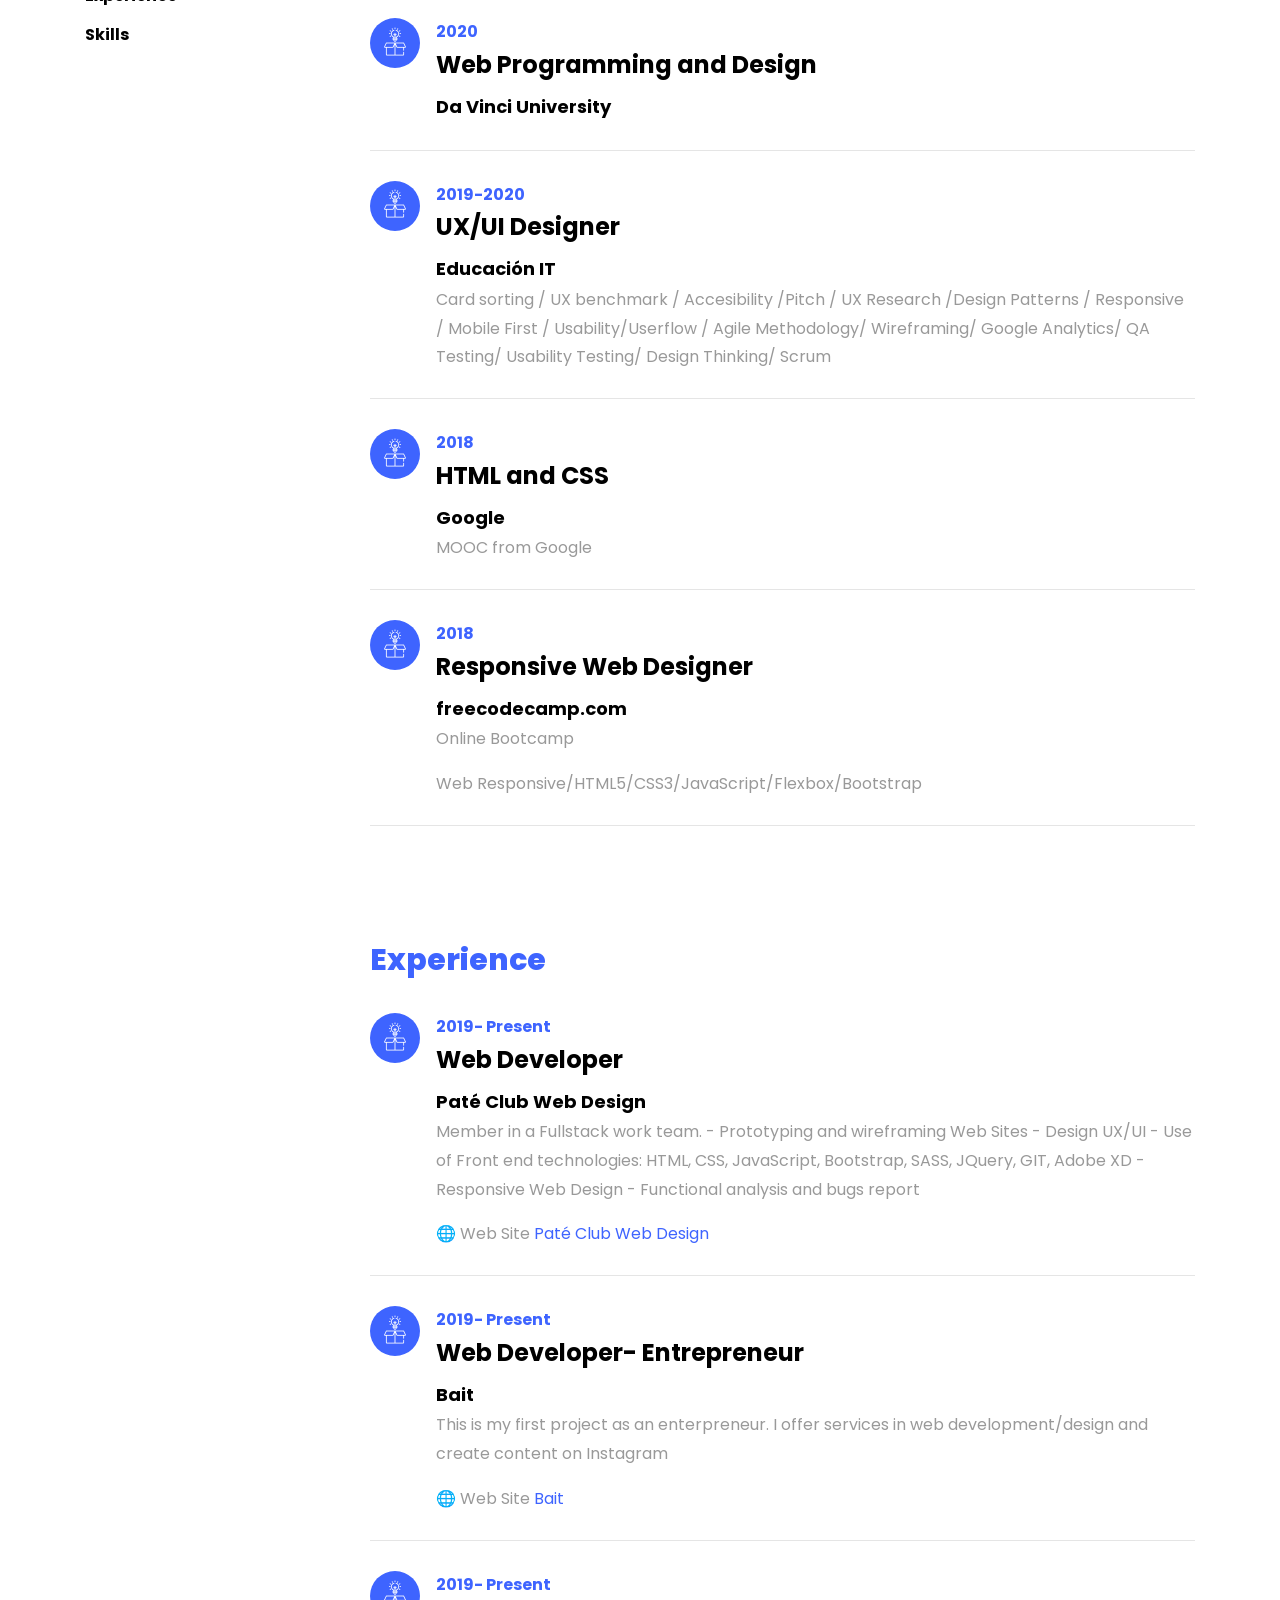
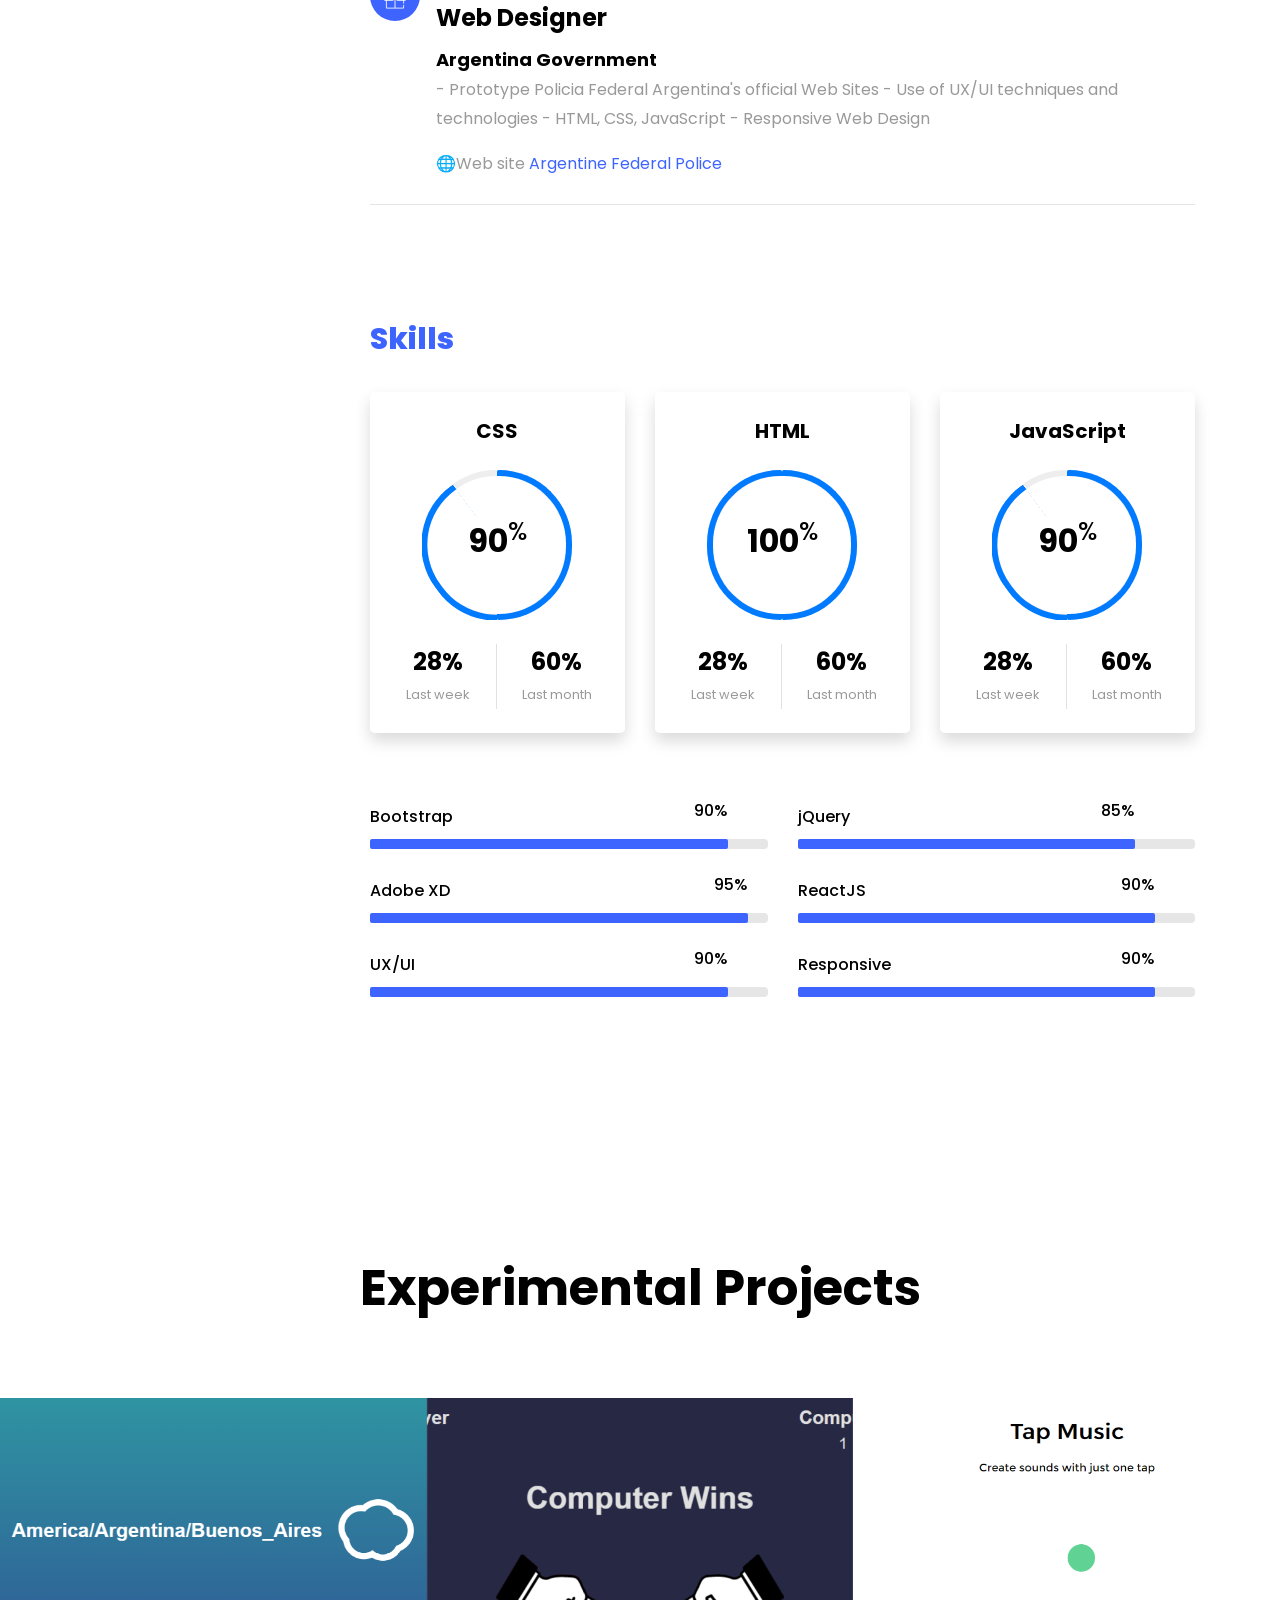
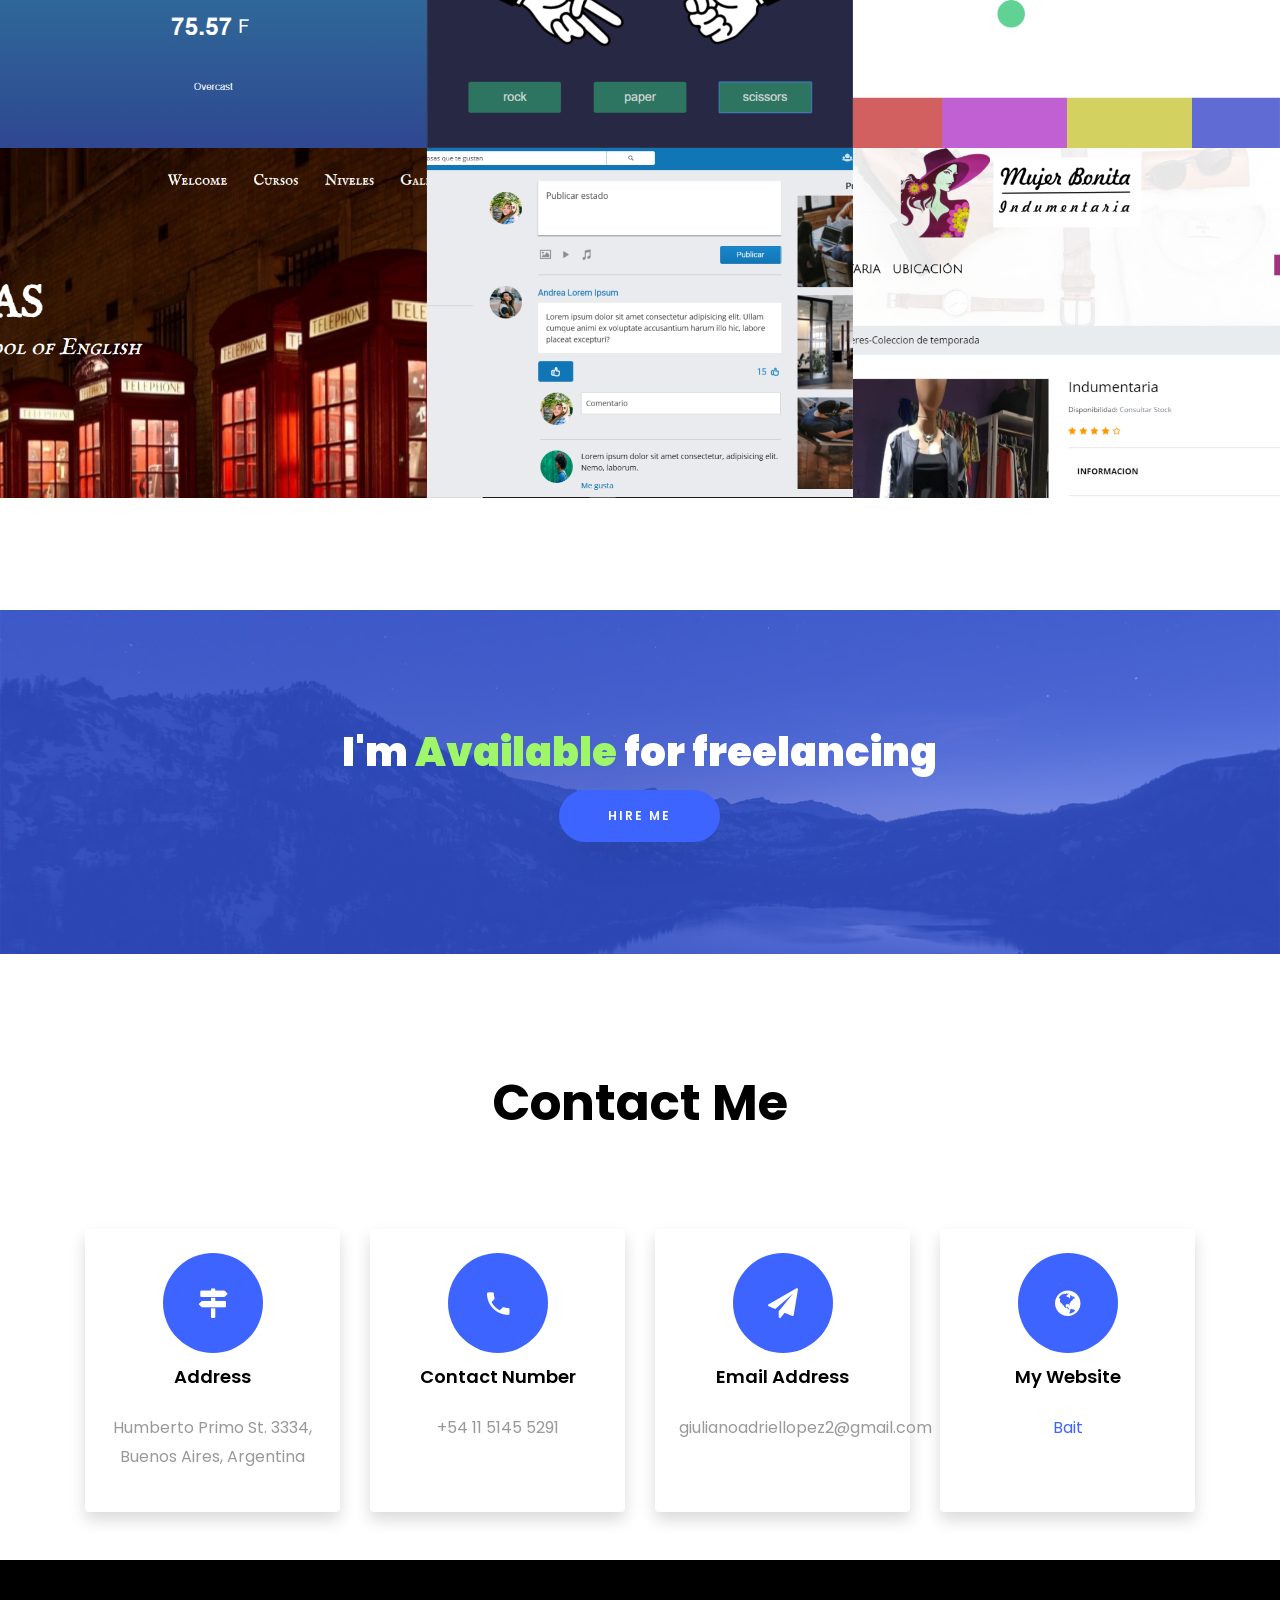
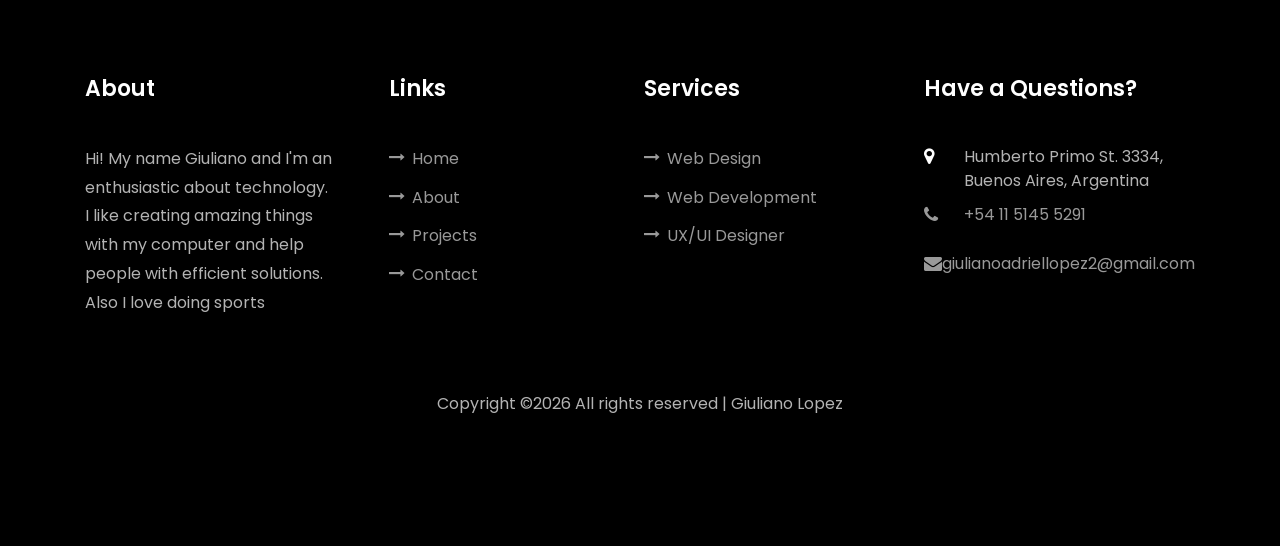
==== commit 4ca43e65: "Update index.html" ====
--- a/index.html
+++ b/index.html
@@ -62,11 +62,7 @@
           </div>
         </div>
       </div>
-      <div class="mouse">
-				<a href="#" class="mouse-icon">
-					<div class="mouse-wheel"><span class="ion-ios-arrow-round-down"></span></div>
-				</a>
-			</div>
+
     </section>
 
     <section class="ftco-about img ftco-section ftco-no-pt ftco-no-pb" id="about-section">
@@ -416,7 +412,7 @@
     				<div class="project img ftco-animate d-flex justify-content-center align-items-center" style="background-image: url(images/videogame.jpg);">
     					<div class="overlay"></div>
 	    				<div class="text text-center p-4">
-	    					<h3><a href="papel/index.html" target="_blank"  rel="noopener noreferrer">Video Game</a></h3>
+	    					<h3><a href="papel.html" target="_blank"  rel="noopener noreferrer">Video Game</a></h3>
 	    					<span>HTML5/CSS3/JavaScript/ECMAS6</span>
 	    				</div>
     				</div>
@@ -609,4 +605,4 @@
   <script src="js/main.js"></script>
     
   </body>
-</html>+</html>
